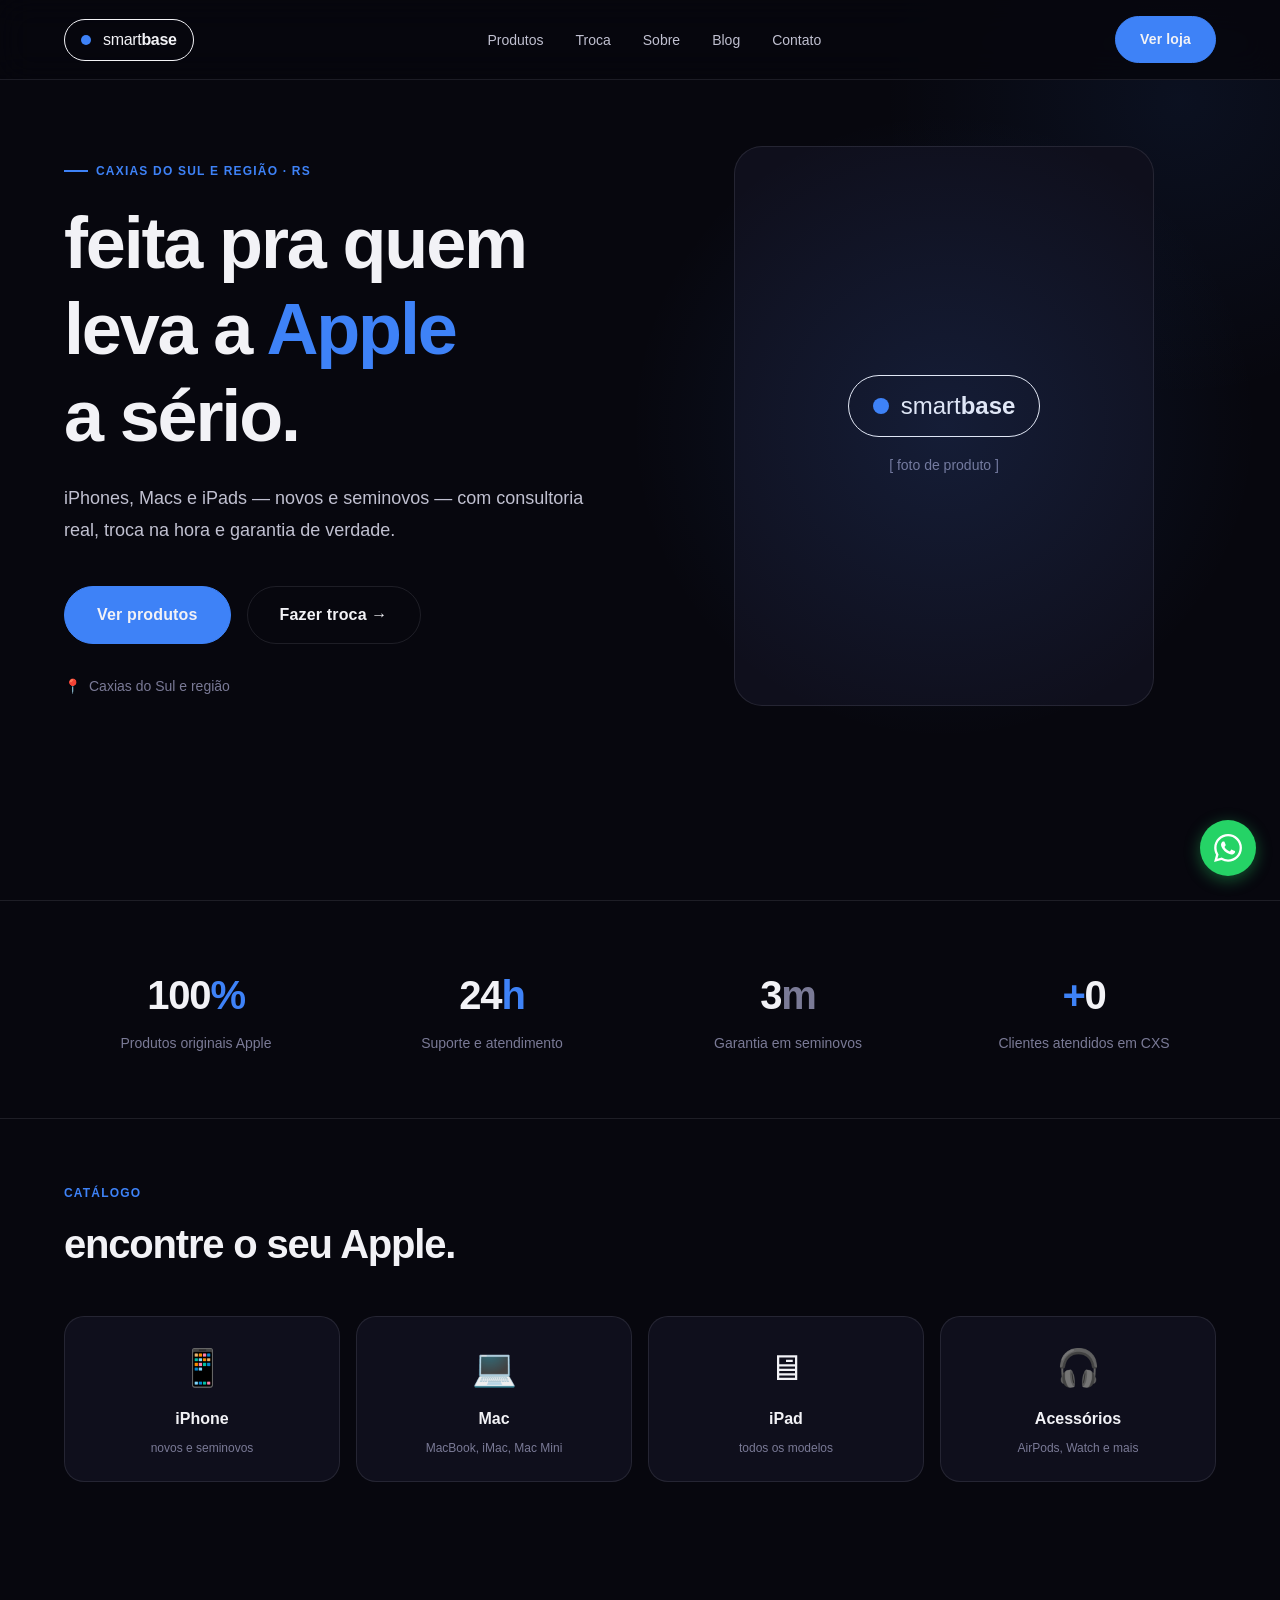
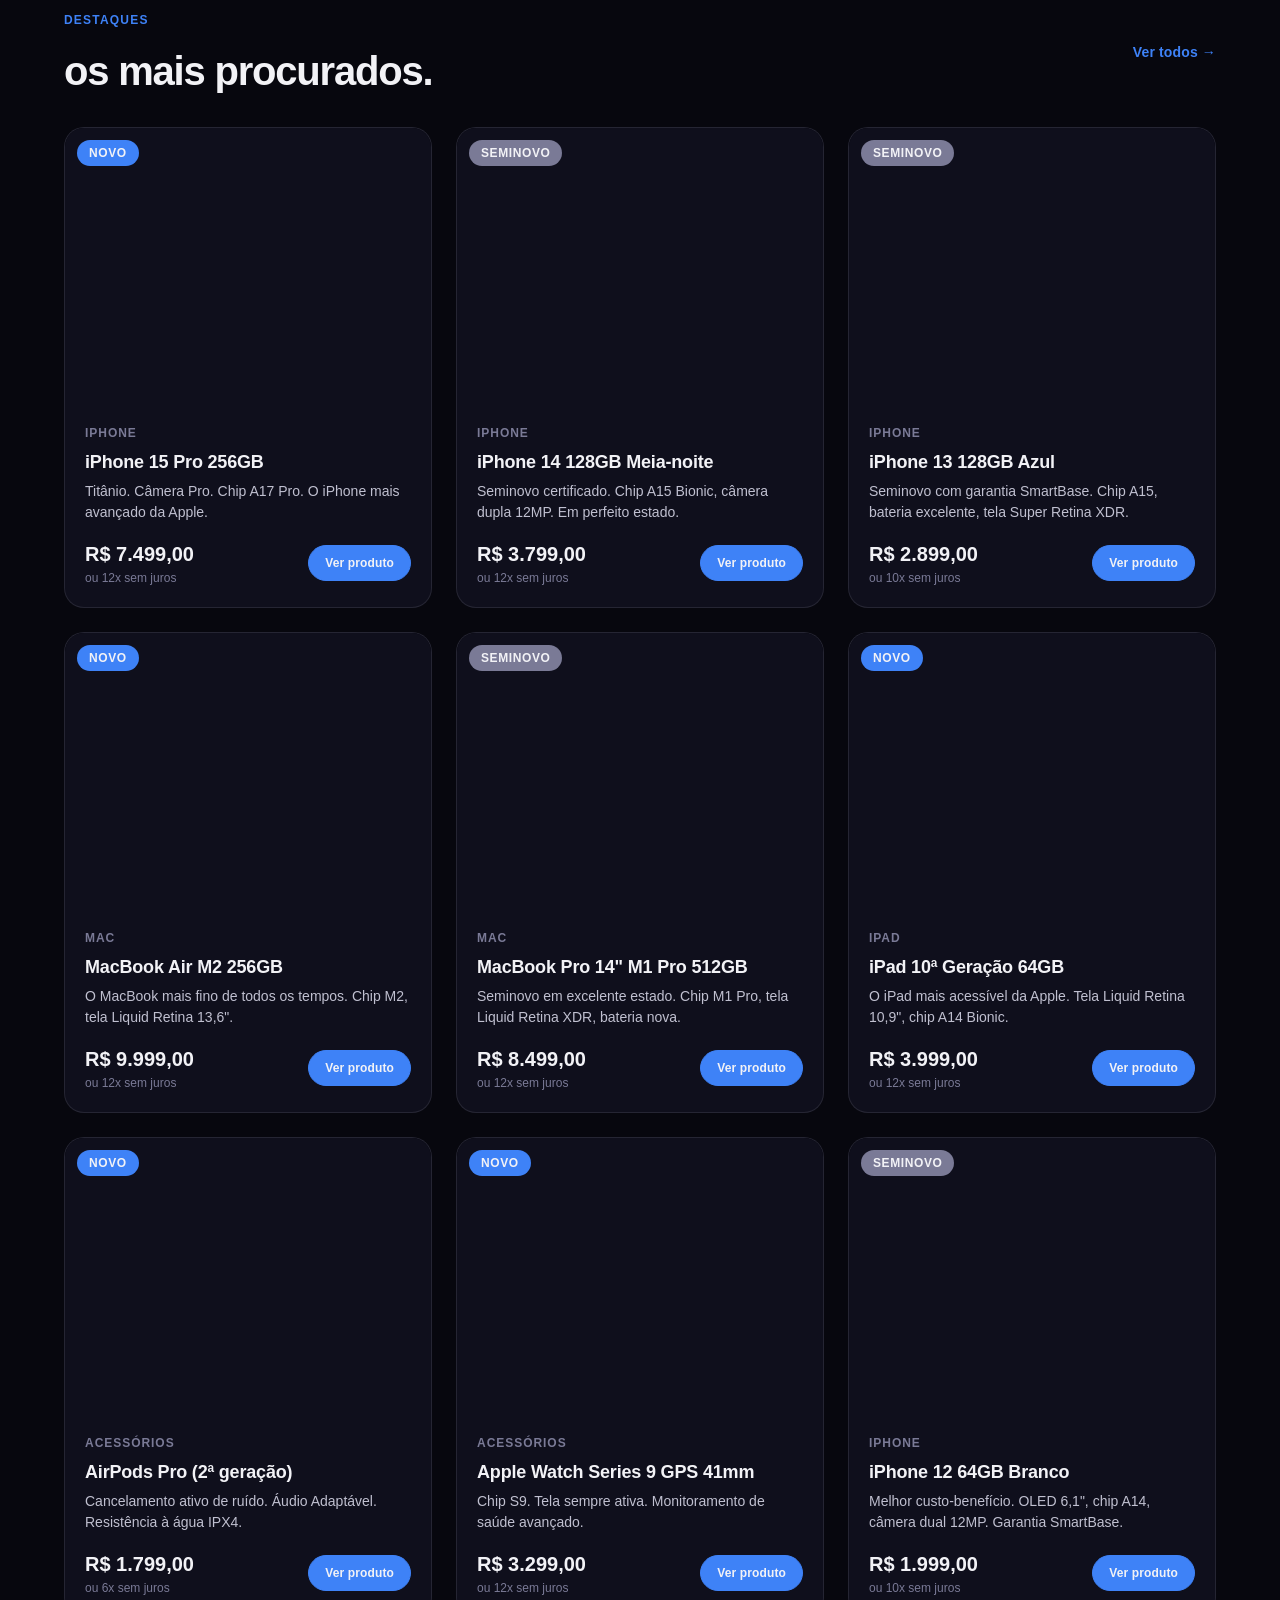
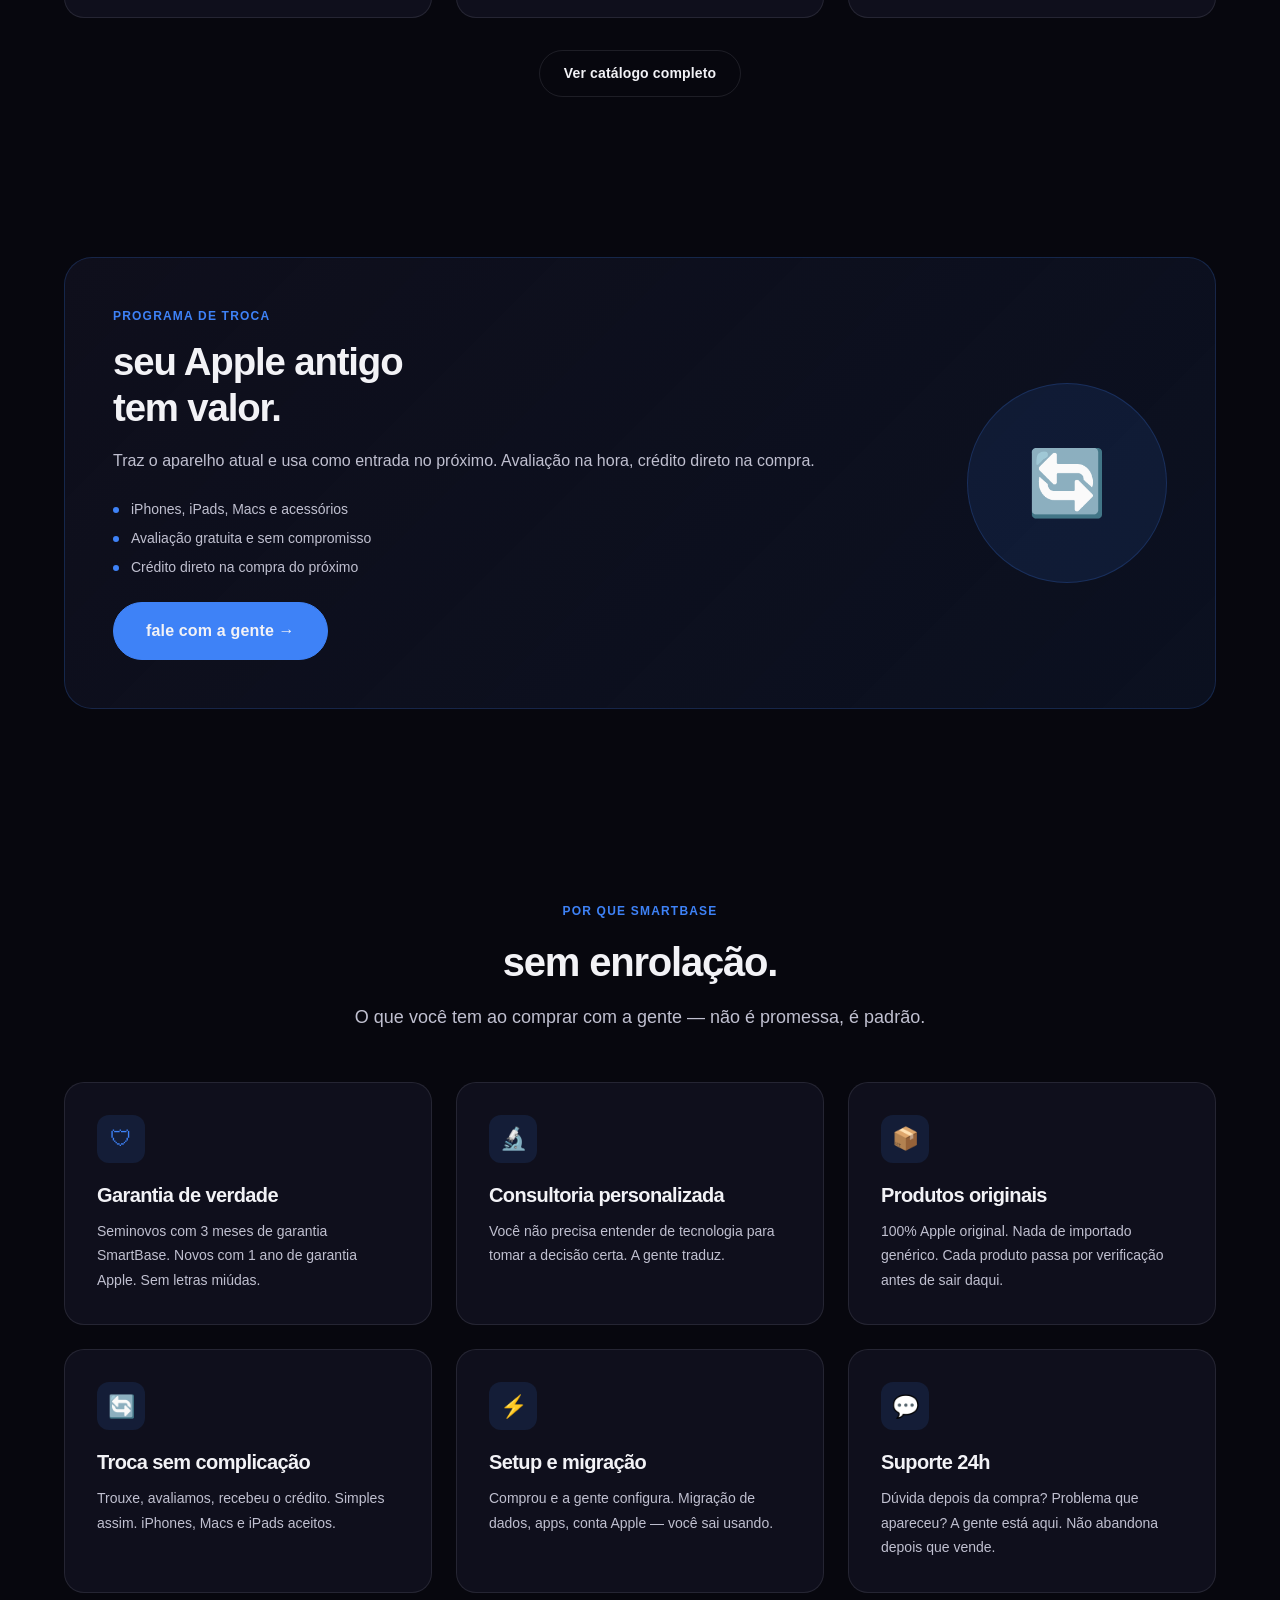
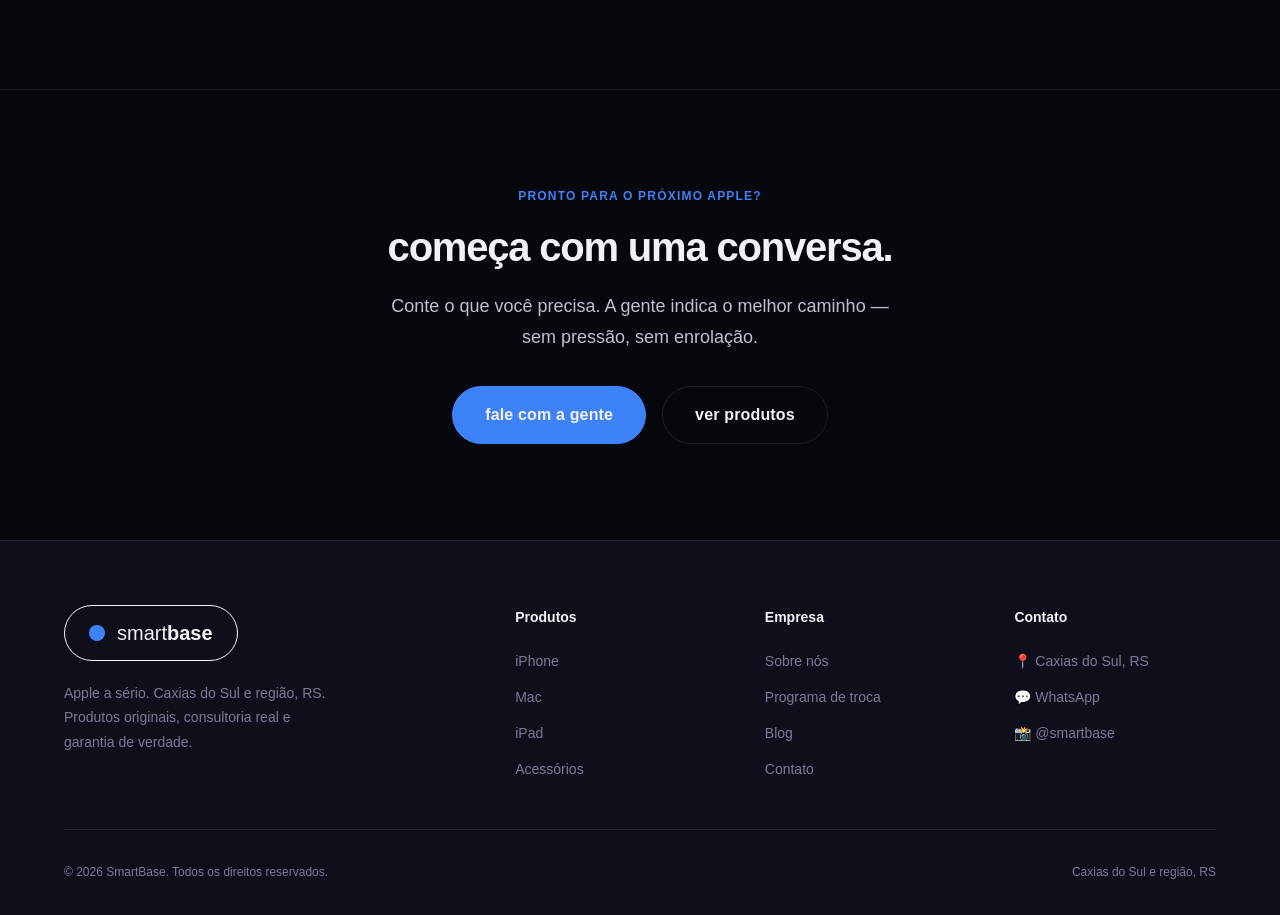
==== clientes/smartbase/site/index.html @ d6060611 "feat(smartbase): presença digital completa — squad + site + tema Tray Entrega o planejamento digital" ====
<!DOCTYPE html>
<html lang="pt-BR">
<head>
  <meta charset="UTF-8">
  <meta name="viewport" content="width=device-width, initial-scale=1.0">
  <title>SmartBase — Apple a Sério. Caxias do Sul e Região.</title>
  <meta name="description" content="Revendedora Apple em Caxias do Sul. iPhones, Macs e iPads novos e seminovos com garantia real. Consultoria, troca e suporte 24h.">

  <!-- Open Graph -->
  <meta property="og:title" content="SmartBase — Apple a Sério.">
  <meta property="og:description" content="Revendedora Apple em Caxias do Sul. Produtos originais, troca, garantia real e consultoria personalizada.">
  <meta property="og:type" content="website">
  <meta property="og:url" content="https://www.smartbase.com.br">
  <meta property="og:image" content="https://www.smartbase.com.br/og-image.jpg">

  <!-- Structured Data -->
  <script type="application/ld+json">
  {
    "@context": "https://schema.org",
    "@type": "Store",
    "name": "SmartBase",
    "description": "Revendedora Apple em Caxias do Sul — iPhones, Macs e iPads novos e seminovos",
    "url": "https://www.smartbase.com.br",
    "telephone": "+55-54-XXXX-XXXX",
    "address": {
      "@type": "PostalAddress",
      "addressLocality": "Caxias do Sul",
      "addressRegion": "RS",
      "addressCountry": "BR"
    },
    "openingHours": "Mo-Sa 09:00-18:00",
    "priceRange": "$$"
  }
  </script>

  <link rel="stylesheet" href="css/main.css">
  <link rel="stylesheet" href="css/components.css">
  <link rel="stylesheet" href="css/pages.css">
</head>
<body>

  <!-- Navigation -->
  <nav class="nav" role="navigation" aria-label="Navegação principal">
    <div class="container">
      <div class="nav__inner">
        <a href="index.html" class="nav__logo" aria-label="SmartBase — página inicial">
          <div class="nav__logo-mark">
            <span class="nav__logo-dot" aria-hidden="true"></span>
            <span class="nav__logo-text"><span class="wordmark-smart">smart</span><span class="wordmark-base">base</span></span>
          </div>
        </a>

        <ul class="nav__links" role="list">
          <li><a href="produtos.html" class="nav__link">Produtos</a></li>
          <li><a href="index.html#troca" class="nav__link">Troca</a></li>
          <li><a href="sobre.html" class="nav__link">Sobre</a></li>
          <li><a href="blog.html" class="nav__link">Blog</a></li>
          <li><a href="contato.html" class="nav__link">Contato</a></li>
        </ul>

        <div class="nav__actions">
          <a href="https://www.smartbase.com.br" class="btn btn-primary" target="_blank" rel="noopener">Ver loja</a>
          <button class="nav__hamburger" aria-label="Abrir menu" aria-expanded="false">
            <span></span><span></span><span></span>
          </button>
        </div>
      </div>

      <div class="nav__mobile-menu" role="menu">
        <a href="produtos.html" class="nav__link">Produtos</a>
        <a href="index.html#troca" class="nav__link">Troca</a>
        <a href="sobre.html" class="nav__link">Sobre</a>
        <a href="blog.html" class="nav__link">Blog</a>
        <a href="contato.html" class="nav__link">Contato</a>
        <a href="https://www.smartbase.com.br" class="btn btn-primary" target="_blank" rel="noopener">Ver loja →</a>
      </div>
    </div>
  </nav>

  <main>
    <!-- Hero -->
    <section class="hero section--lg">
      <div class="container">
        <div class="hero-split">
          <div class="hero__content" data-animate>
            <span class="hero__eyebrow">Caxias do Sul e Região · RS</span>
            <h1 class="hero__title">
              feita pra quem<br>
              leva a <span style="color: var(--color-signal)">Apple</span><br>
              a sério.
            </h1>
            <p class="hero__subtitle">
              iPhones, Macs e iPads — novos e seminovos — com
              consultoria real, troca na hora e garantia de verdade.
            </p>
            <div class="hero__actions">
              <a href="produtos.html" class="btn btn-primary btn-lg">Ver produtos</a>
              <a href="#troca" class="btn btn-secondary btn-lg">Fazer troca →</a>
            </div>
            <div class="hero__location">
              <span>📍</span>
              <span>Caxias do Sul e região</span>
            </div>
          </div>

          <div class="hero-split__visual" data-animate data-delay="2">
            <div class="hero-split__glow" aria-hidden="true"></div>
            <!-- Imagem de produto a ser inserida -->
            <div style="
              width: 100%;
              max-width: 420px;
              aspect-ratio: 3/4;
              background-color: var(--color-surface);
              border-radius: var(--radius-xl);
              border: 1px solid var(--color-border);
              display: flex;
              align-items: center;
              justify-content: center;
              flex-direction: column;
              gap: var(--space-4);
            ">
              <div class="logo-pill" style="font-size: var(--font-size-2xl);">
                <span class="logo-pill__dot"></span>
                <span><span class="wordmark-smart">smart</span><span class="wordmark-base">base</span></span>
              </div>
              <p class="text-label text-sm">[ foto de produto ]</p>
            </div>
          </div>
        </div>
      </div>
    </section>

    <!-- Stats -->
    <div class="stats">
      <div class="container">
        <div class="stats__grid">
          <div data-animate>
            <div class="stat__value">100<span style="color: var(--color-signal)">%</span></div>
            <div class="stat__label">Produtos originais Apple</div>
          </div>
          <div data-animate data-delay="1">
            <div class="stat__value">24<span style="color: var(--color-signal)">h</span></div>
            <div class="stat__label">Suporte e atendimento</div>
          </div>
          <div data-animate data-delay="2">
            <div class="stat__value">3<span style="color: var(--color-silver)" style="font-size: 0.6em">m</span></div>
            <div class="stat__label">Garantia em seminovos</div>
          </div>
          <div data-animate data-delay="3">
            <div class="stat__value"><span style="color: var(--color-signal)">+</span>0</div>
            <div class="stat__label">Clientes atendidos em CXS</div>
          </div>
        </div>
      </div>
    </div>

    <!-- Categorias -->
    <section class="categories section">
      <div class="container">
        <div class="section-header" data-animate>
          <p class="section-label">Catálogo</p>
          <h2 class="section-header__title">encontre o seu Apple.</h2>
        </div>

        <div class="categories__grid">
          <a href="produtos.html?cat=iphone" class="category-card" data-animate>
            <div class="category-card__icon">📱</div>
            <div class="category-card__name">iPhone</div>
            <div class="category-card__count">novos e seminovos</div>
          </a>
          <a href="produtos.html?cat=mac" class="category-card" data-animate data-delay="1">
            <div class="category-card__icon">💻</div>
            <div class="category-card__name">Mac</div>
            <div class="category-card__count">MacBook, iMac, Mac Mini</div>
          </a>
          <a href="produtos.html?cat=ipad" class="category-card" data-animate data-delay="2">
            <div class="category-card__icon">🖥</div>
            <div class="category-card__name">iPad</div>
            <div class="category-card__count">todos os modelos</div>
          </a>
          <a href="produtos.html?cat=acessorios" class="category-card" data-animate data-delay="3">
            <div class="category-card__icon">🎧</div>
            <div class="category-card__name">Acessórios</div>
            <div class="category-card__count">AirPods, Watch e mais</div>
          </a>
        </div>
      </div>
    </section>

    <!-- Produtos em Destaque -->
    <section class="products-featured section">
      <div class="container">
        <div class="flex-between mb-8" data-animate>
          <div>
            <p class="section-label">Destaques</p>
            <h2 class="section-header__title" style="margin-bottom: 0">os mais procurados.</h2>
          </div>
          <a href="produtos.html" class="btn btn-ghost hide-mobile">Ver todos →</a>
        </div>

        <div class="products-featured__grid" id="products-featured">
          <!-- Preenchido via products.js -->
          <div style="
            grid-column: 1/-1;
            display: flex;
            align-items: center;
            justify-content: center;
            padding: var(--space-16);
            color: var(--color-text-label);
            font-size: var(--font-size-sm);
          ">Carregando produtos...</div>
        </div>

        <div class="text-center mt-8" data-animate>
          <a href="produtos.html" class="btn btn-secondary">Ver catálogo completo</a>
        </div>
      </div>
    </section>

    <!-- Trade-in Banner -->
    <section class="section" id="troca">
      <div class="container">
        <div class="tradein-banner" data-animate>
          <div>
            <p class="tradein-banner__eyebrow">Programa de Troca</p>
            <h2 class="tradein-banner__title">seu Apple antigo<br>tem valor.</h2>
            <p class="tradein-banner__subtitle">
              Traz o aparelho atual e usa como entrada no próximo.
              Avaliação na hora, crédito direto na compra.
            </p>
            <ul class="tradein-banner__list">
              <li class="tradein-banner__item">iPhones, iPads, Macs e acessórios</li>
              <li class="tradein-banner__item">Avaliação gratuita e sem compromisso</li>
              <li class="tradein-banner__item">Crédito direto na compra do próximo</li>
            </ul>
            <a href="contato.html" class="btn btn-primary btn-lg">fale com a gente →</a>
          </div>
          <div style="
            display: flex;
            align-items: center;
            justify-content: center;
            width: 200px;
            height: 200px;
            border-radius: 50%;
            background: rgba(62, 130, 247, 0.1);
            border: 1px solid rgba(62, 130, 247, 0.2);
            font-size: 64px;
            flex-shrink: 0;
          " aria-hidden="true">🔄</div>
        </div>
      </div>
    </section>

    <!-- Diferenciais -->
    <section class="features section">
      <div class="container">
        <div class="section-header--center" data-animate>
          <p class="section-label">Por que SmartBase</p>
          <h2 class="section-header__title">sem enrolação.</h2>
          <p class="section-header__subtitle">O que você tem ao comprar com a gente — não é promessa, é padrão.</p>
        </div>

        <div class="features__grid">
          <div class="feature-card" data-animate>
            <div class="feature-card__icon">🛡</div>
            <h3 class="feature-card__title">Garantia de verdade</h3>
            <p class="feature-card__desc">Seminovos com 3 meses de garantia SmartBase. Novos com 1 ano de garantia Apple. Sem letras miúdas.</p>
          </div>
          <div class="feature-card" data-animate data-delay="1">
            <div class="feature-card__icon">🔬</div>
            <h3 class="feature-card__title">Consultoria personalizada</h3>
            <p class="feature-card__desc">Você não precisa entender de tecnologia para tomar a decisão certa. A gente traduz.</p>
          </div>
          <div class="feature-card" data-animate data-delay="2">
            <div class="feature-card__icon">📦</div>
            <h3 class="feature-card__title">Produtos originais</h3>
            <p class="feature-card__desc">100% Apple original. Nada de importado genérico. Cada produto passa por verificação antes de sair daqui.</p>
          </div>
          <div class="feature-card" data-animate>
            <div class="feature-card__icon">🔄</div>
            <h3 class="feature-card__title">Troca sem complicação</h3>
            <p class="feature-card__desc">Trouxe, avaliamos, recebeu o crédito. Simples assim. iPhones, Macs e iPads aceitos.</p>
          </div>
          <div class="feature-card" data-animate data-delay="1">
            <div class="feature-card__icon">⚡</div>
            <h3 class="feature-card__title">Setup e migração</h3>
            <p class="feature-card__desc">Comprou e a gente configura. Migração de dados, apps, conta Apple — você sai usando.</p>
          </div>
          <div class="feature-card" data-animate data-delay="2">
            <div class="feature-card__icon">💬</div>
            <h3 class="feature-card__title">Suporte 24h</h3>
            <p class="feature-card__desc">Dúvida depois da compra? Problema que apareceu? A gente está aqui. Não abandona depois que vende.</p>
          </div>
        </div>
      </div>
    </section>

    <!-- CTA Final -->
    <section class="section" style="border-top: 1px solid var(--color-border);">
      <div class="container text-center">
        <div data-animate>
          <p class="section-label">Pronto para o próximo Apple?</p>
          <h2 style="color: var(--color-white); margin-bottom: var(--space-5);">
            começa com uma conversa.
          </h2>
          <p style="font-size: var(--font-size-lg); color: var(--color-text-muted); margin-bottom: var(--space-8); max-width: 500px; margin-inline: auto;">
            Conte o que você precisa. A gente indica o melhor caminho — sem pressão, sem enrolação.
          </p>
          <div style="display: flex; gap: var(--space-4); justify-content: center; flex-wrap: wrap;">
            <a href="contato.html" class="btn btn-primary btn-lg">fale com a gente</a>
            <a href="produtos.html" class="btn btn-secondary btn-lg">ver produtos</a>
          </div>
        </div>
      </div>
    </section>
  </main>

  <!-- Footer -->
  <footer class="footer">
    <div class="container">
      <div class="footer__grid">
        <div class="footer__brand">
          <div class="logo-pill">
            <span class="logo-pill__dot"></span>
            <span><span class="wordmark-smart">smart</span><span class="wordmark-base">base</span></span>
          </div>
          <p>Apple a sério. Caxias do Sul e região, RS. Produtos originais, consultoria real e garantia de verdade.</p>
        </div>

        <div>
          <p class="footer__col-title">Produtos</p>
          <ul class="footer__links">
            <li><a href="produtos.html?cat=iphone" class="footer__link">iPhone</a></li>
            <li><a href="produtos.html?cat=mac" class="footer__link">Mac</a></li>
            <li><a href="produtos.html?cat=ipad" class="footer__link">iPad</a></li>
            <li><a href="produtos.html?cat=acessorios" class="footer__link">Acessórios</a></li>
          </ul>
        </div>

        <div>
          <p class="footer__col-title">Empresa</p>
          <ul class="footer__links">
            <li><a href="sobre.html" class="footer__link">Sobre nós</a></li>
            <li><a href="index.html#troca" class="footer__link">Programa de troca</a></li>
            <li><a href="blog.html" class="footer__link">Blog</a></li>
            <li><a href="contato.html" class="footer__link">Contato</a></li>
          </ul>
        </div>

        <div>
          <p class="footer__col-title">Contato</p>
          <ul class="footer__links">
            <li><span class="footer__link">📍 Caxias do Sul, RS</span></li>
            <li><a href="https://wa.me/5554XXXXXXXX" class="footer__link">💬 WhatsApp</a></li>
            <li><a href="https://instagram.com/smartbase" class="footer__link">📸 @smartbase</a></li>
          </ul>
        </div>
      </div>

      <div class="footer__bottom">
        <p class="footer__copyright">© 2026 SmartBase. Todos os direitos reservados.</p>
        <p class="footer__copyright">Caxias do Sul e região, RS</p>
      </div>
    </div>
  </footer>

  <!-- WhatsApp FAB -->
  <a href="https://wa.me/5554XXXXXXXX?text=Oi!%20Vim%20pelo%20site%20e%20quero%20saber%20mais%20sobre%20os%20produtos." class="whatsapp-fab" aria-label="Falar no WhatsApp" target="_blank" rel="noopener">
    <svg viewBox="0 0 24 24" xmlns="http://www.w3.org/2000/svg" aria-hidden="true">
      <path d="M17.472 14.382c-.297-.149-1.758-.867-2.03-.967-.273-.099-.471-.148-.67.15-.197.297-.767.966-.94 1.164-.173.199-.347.223-.644.075-.297-.15-1.255-.463-2.39-1.475-.883-.788-1.48-1.761-1.653-2.059-.173-.297-.018-.458.13-.606.134-.133.298-.347.446-.52.149-.174.198-.298.298-.497.099-.198.05-.371-.025-.52-.075-.149-.669-1.612-.916-2.207-.242-.579-.487-.5-.669-.51-.173-.008-.371-.01-.57-.01-.198 0-.52.074-.792.372-.272.297-1.04 1.016-1.04 2.479 0 1.462 1.065 2.875 1.213 3.074.149.198 2.096 3.2 5.077 4.487.709.306 1.262.489 1.694.625.712.227 1.36.195 1.871.118.571-.085 1.758-.719 2.006-1.413.248-.694.248-1.289.173-1.413-.074-.124-.272-.198-.57-.347m-5.421 7.403h-.004a9.87 9.87 0 01-5.031-1.378l-.361-.214-3.741.982.998-3.648-.235-.374a9.86 9.86 0 01-1.51-5.26c.001-5.45 4.436-9.884 9.888-9.884 2.64 0 5.122 1.03 6.988 2.898a9.825 9.825 0 012.893 6.994c-.003 5.45-4.437 9.884-9.885 9.884m8.413-18.297A11.815 11.815 0 0012.05 0C5.495 0 .16 5.335.157 11.892c0 2.096.547 4.142 1.588 5.945L.057 24l6.305-1.654a11.882 11.882 0 005.683 1.448h.005c6.554 0 11.89-5.335 11.893-11.893a11.821 11.821 0 00-3.48-8.413z"/>
    </svg>
  </a>

  <script src="js/main.js"></script>
  <script src="js/products.js"></script>
</body>
</html>
---- clientes/smartbase/site/css/main.css ----
/* ============================================================
   SmartBase — main.css
   Reset, custom properties, tipografia base
   ============================================================ */

/* --- Custom Properties (Design Tokens) --- */
:root {
  /* Paleta */
  --color-void:     #07070E;
  --color-signal:   #3E82F7;
  --color-white:    #F2F2F6;
  --color-platinum: #C0C0D0;
  --color-silver:   #7A7A96;
  --color-surface:  #0F0F1C;

  /* Semânticos */
  --color-bg:       var(--color-void);
  --color-bg-card:  var(--color-surface);
  --color-text:     var(--color-white);
  --color-text-muted: var(--color-platinum);
  --color-text-label: var(--color-silver);
  --color-accent:   var(--color-signal);
  --color-border:   rgba(192, 192, 208, 0.12);

  /* Tipografia */
  --font-family: 'Inter', -apple-system, BlinkMacSystemFont, 'Segoe UI', sans-serif;
  --font-size-xs:   0.75rem;   /* 12px */
  --font-size-sm:   0.875rem;  /* 14px */
  --font-size-base: 1rem;      /* 16px */
  --font-size-lg:   1.125rem;  /* 18px */
  --font-size-xl:   1.25rem;   /* 20px */
  --font-size-2xl:  1.5rem;    /* 24px */
  --font-size-3xl:  2rem;      /* 32px */
  --font-size-4xl:  2.5rem;    /* 40px */
  --font-size-5xl:  3.5rem;    /* 56px */
  --font-size-6xl:  4.5rem;    /* 72px */

  --font-weight-regular: 400;
  --font-weight-medium:  500;
  --font-weight-semibold: 600;
  --font-weight-bold:    700;

  --line-height-tight:  1.2;
  --line-height-normal: 1.5;
  --line-height-loose:  1.75;

  --letter-spacing-tight: -0.03em;
  --letter-spacing-normal: -0.01em;

  /* Espaçamento */
  --space-1:  0.25rem;   /* 4px */
  --space-2:  0.5rem;    /* 8px */
  --space-3:  0.75rem;   /* 12px */
  --space-4:  1rem;      /* 16px */
  --space-5:  1.25rem;   /* 20px */
  --space-6:  1.5rem;    /* 24px */
  --space-8:  2rem;      /* 32px */
  --space-10: 2.5rem;    /* 40px */
  --space-12: 3rem;      /* 48px */
  --space-16: 4rem;      /* 64px */
  --space-20: 5rem;      /* 80px */
  --space-24: 6rem;      /* 96px */
  --space-32: 8rem;      /* 128px */

  /* Layout */
  --container-max: 1200px;
  --container-padding: var(--space-6);

  /* Bordas */
  --radius-sm:   6px;
  --radius-md:   12px;
  --radius-lg:   20px;
  --radius-xl:   28px;
  --radius-full: 9999px;

  /* Sombras */
  --shadow-sm:  0 1px 3px rgba(0, 0, 0, 0.4);
  --shadow-md:  0 4px 16px rgba(0, 0, 0, 0.5);
  --shadow-lg:  0 8px 32px rgba(0, 0, 0, 0.6);
  --shadow-accent: 0 0 24px rgba(62, 130, 247, 0.25);

  /* Transições */
  --transition-fast:   150ms ease;
  --transition-normal: 250ms ease;
  --transition-slow:   400ms ease;
}

/* --- Reset --- */
*,
*::before,
*::after {
  box-sizing: border-box;
  margin: 0;
  padding: 0;
}

html {
  font-size: 16px;
  scroll-behavior: smooth;
  -webkit-text-size-adjust: 100%;
}

body {
  font-family: var(--font-family);
  font-size: var(--font-size-base);
  font-weight: var(--font-weight-regular);
  line-height: var(--line-height-normal);
  color: var(--color-text);
  background-color: var(--color-bg);
  -webkit-font-smoothing: antialiased;
  -moz-osx-font-smoothing: grayscale;
}

img,
video {
  max-width: 100%;
  height: auto;
  display: block;
}

a {
  color: inherit;
  text-decoration: none;
}

ul,
ol {
  list-style: none;
}

button {
  cursor: pointer;
  border: none;
  background: none;
  font-family: inherit;
}

input,
textarea,
select {
  font-family: inherit;
  font-size: inherit;
}

/* --- Tipografia Base --- */
h1, h2, h3, h4, h5, h6 {
  font-weight: var(--font-weight-bold);
  line-height: var(--line-height-tight);
  letter-spacing: var(--letter-spacing-tight);
}

h1 { font-size: clamp(var(--font-size-3xl), 6vw, var(--font-size-6xl)); }
h2 { font-size: clamp(var(--font-size-2xl), 4vw, var(--font-size-4xl)); }
h3 { font-size: clamp(var(--font-size-xl), 3vw, var(--font-size-3xl)); }
h4 { font-size: var(--font-size-xl); }
h5 { font-size: var(--font-size-lg); }
h6 { font-size: var(--font-size-base); }

p {
  line-height: var(--line-height-loose);
  color: var(--color-text-muted);
}

strong {
  font-weight: var(--font-weight-semibold);
  color: var(--color-text);
}

/* --- Wordmark inline --- */
.wordmark-smart { font-weight: var(--font-weight-regular); }
.wordmark-base  { font-weight: var(--font-weight-bold); }

/* --- Layout --- */
.container {
  width: 100%;
  max-width: var(--container-max);
  margin-inline: auto;
  padding-inline: var(--container-padding);
}

.section {
  padding-block: var(--space-24);
}

.section--lg {
  padding-block: var(--space-32);
}

/* --- Grid --- */
.grid-2 {
  display: grid;
  grid-template-columns: repeat(2, 1fr);
  gap: var(--space-6);
}

.grid-3 {
  display: grid;
  grid-template-columns: repeat(3, 1fr);
  gap: var(--space-6);
}

.grid-4 {
  display: grid;
  grid-template-columns: repeat(4, 1fr);
  gap: var(--space-6);
}

@media (max-width: 1024px) {
  .grid-4 { grid-template-columns: repeat(2, 1fr); }
}

@media (max-width: 768px) {
  .grid-2,
  .grid-3,
  .grid-4 { grid-template-columns: 1fr; }
}

/* --- Flex utilities --- */
.flex { display: flex; }
.flex-center { display: flex; align-items: center; justify-content: center; }
.flex-between { display: flex; align-items: center; justify-content: space-between; }

/* --- Text utilities --- */
.text-accent   { color: var(--color-accent); }
.text-muted    { color: var(--color-text-muted); }
.text-label    { color: var(--color-text-label); }
.text-center   { text-align: center; }
.text-sm       { font-size: var(--font-size-sm); }
.text-xs       { font-size: var(--font-size-xs); }
.text-lg       { font-size: var(--font-size-lg); }
.text-xl       { font-size: var(--font-size-xl); }
.text-bold     { font-weight: var(--font-weight-bold); }
.text-medium   { font-weight: var(--font-weight-medium); }

/* --- Spacing utilities --- */
.mt-4  { margin-top: var(--space-4); }
.mt-6  { margin-top: var(--space-6); }
.mt-8  { margin-top: var(--space-8); }
.mt-12 { margin-top: var(--space-12); }
.mb-4  { margin-bottom: var(--space-4); }
.mb-6  { margin-bottom: var(--space-6); }
.mb-8  { margin-bottom: var(--space-8); }
.mb-12 { margin-bottom: var(--space-12); }

/* --- Visibility --- */
@media (max-width: 768px) {
  .hide-mobile { display: none; }
}
@media (min-width: 769px) {
  .hide-desktop { display: none; }
}

/* --- Divider --- */
.divider {
  width: 100%;
  height: 1px;
  background: var(--color-border);
}

/* --- Section label --- */
.section-label {
  font-size: var(--font-size-xs);
  font-weight: var(--font-weight-semibold);
  letter-spacing: 0.1em;
  text-transform: uppercase;
  color: var(--color-accent);
  margin-bottom: var(--space-4);
}

/* --- Focus visible --- */
:focus-visible {
  outline: 2px solid var(--color-accent);
  outline-offset: 3px;
  border-radius: var(--radius-sm);
}

/* --- Selection --- */
::selection {
  background-color: var(--color-signal);
  color: var(--color-white);
}

/* --- Scrollbar --- */
::-webkit-scrollbar {
  width: 6px;
}
::-webkit-scrollbar-track {
  background: var(--color-surface);
}
::-webkit-scrollbar-thumb {
  background: var(--color-silver);
  border-radius: var(--radius-full);
}
::-webkit-scrollbar-thumb:hover {
  background: var(--color-platinum);
}

/* --- Google Fonts import --- */
@import url('https://fonts.googleapis.com/css2?family=Inter:wght@400;500;600;700&display=swap');
---- clientes/smartbase/site/css/components.css ----
/* ============================================================
   SmartBase — components.css
   Componentes reutilizáveis: nav, botões, cards, footer, etc.
   ============================================================ */

/* --- NAVIGATION --- */
.nav {
  position: fixed;
  top: 0;
  left: 0;
  right: 0;
  z-index: 100;
  padding-block: var(--space-4);
  background-color: rgba(7, 7, 14, 0.85);
  backdrop-filter: blur(16px);
  -webkit-backdrop-filter: blur(16px);
  border-bottom: 1px solid var(--color-border);
  transition: background-color var(--transition-normal);
}

.nav__inner {
  display: flex;
  align-items: center;
  justify-content: space-between;
  gap: var(--space-8);
}

.nav__logo {
  display: flex;
  align-items: center;
  gap: var(--space-2);
  flex-shrink: 0;
}

.nav__logo-mark {
  position: relative;
  display: inline-flex;
  align-items: center;
  padding: var(--space-2) var(--space-4);
  border: 1.5px solid var(--color-white);
  border-radius: var(--radius-full);
  gap: var(--space-3);
}

.nav__logo-dot {
  width: 10px;
  height: 10px;
  border-radius: 50%;
  background-color: var(--color-signal);
  flex-shrink: 0;
}

.nav__logo-text {
  font-size: var(--font-size-base);
  color: var(--color-white);
  letter-spacing: -0.02em;
}

.nav__links {
  display: flex;
  align-items: center;
  gap: var(--space-8);
}

.nav__link {
  font-size: var(--font-size-sm);
  font-weight: var(--font-weight-medium);
  color: var(--color-platinum);
  transition: color var(--transition-fast);
}

.nav__link:hover,
.nav__link.is-active {
  color: var(--color-white);
}

.nav__actions {
  display: flex;
  align-items: center;
  gap: var(--space-3);
}

.nav__hamburger {
  display: none;
  flex-direction: column;
  justify-content: center;
  gap: 5px;
  width: 32px;
  height: 32px;
  padding: var(--space-1);
}

.nav__hamburger span {
  display: block;
  width: 100%;
  height: 1.5px;
  background: var(--color-white);
  transition: all var(--transition-normal);
}

.nav__mobile-menu {
  display: none;
  position: absolute;
  top: 100%;
  left: 0;
  right: 0;
  background-color: var(--color-surface);
  border-bottom: 1px solid var(--color-border);
  padding: var(--space-6);
  flex-direction: column;
  gap: var(--space-4);
}

.nav__mobile-menu.is-open { display: flex; }

@media (max-width: 768px) {
  .nav__links,
  .nav__actions .btn-primary { display: none; }
  .nav__hamburger { display: flex; }
}

/* --- BUTTONS --- */
.btn {
  display: inline-flex;
  align-items: center;
  justify-content: center;
  gap: var(--space-2);
  padding: var(--space-3) var(--space-6);
  border-radius: var(--radius-full);
  font-size: var(--font-size-sm);
  font-weight: var(--font-weight-semibold);
  letter-spacing: 0.01em;
  transition: all var(--transition-fast);
  cursor: pointer;
  white-space: nowrap;
}

.btn-primary {
  background-color: var(--color-signal);
  color: var(--color-white);
  border: 1.5px solid var(--color-signal);
}

.btn-primary:hover {
  background-color: #2d6fe0;
  border-color: #2d6fe0;
  box-shadow: var(--shadow-accent);
  transform: translateY(-1px);
}

.btn-primary:active {
  transform: translateY(0);
}

.btn-secondary {
  background-color: transparent;
  color: var(--color-white);
  border: 1.5px solid var(--color-border);
}

.btn-secondary:hover {
  border-color: var(--color-platinum);
  background-color: rgba(192, 192, 208, 0.08);
}

.btn-ghost {
  background-color: transparent;
  color: var(--color-accent);
  border: none;
  padding-inline: 0;
}

.btn-ghost:hover {
  text-decoration: underline;
  text-underline-offset: 4px;
}

.btn-lg {
  padding: var(--space-4) var(--space-8);
  font-size: var(--font-size-base);
}

.btn-sm {
  padding: var(--space-2) var(--space-4);
  font-size: var(--font-size-xs);
}

/* --- PRODUCT CARD --- */
.product-card {
  background-color: var(--color-surface);
  border: 1px solid var(--color-border);
  border-radius: var(--radius-lg);
  overflow: hidden;
  transition: all var(--transition-normal);
  display: flex;
  flex-direction: column;
}

.product-card:hover {
  border-color: rgba(62, 130, 247, 0.3);
  box-shadow: 0 8px 32px rgba(0, 0, 0, 0.4);
  transform: translateY(-4px);
}

.product-card__image {
  aspect-ratio: 4/3;
  overflow: hidden;
  background-color: var(--color-void);
}

.product-card__image img {
  width: 100%;
  height: 100%;
  object-fit: cover;
  transition: transform var(--transition-slow);
}

.product-card:hover .product-card__image img {
  transform: scale(1.04);
}

.product-card__badge {
  position: absolute;
  top: var(--space-3);
  left: var(--space-3);
  background-color: var(--color-signal);
  color: var(--color-white);
  font-size: var(--font-size-xs);
  font-weight: var(--font-weight-semibold);
  padding: var(--space-1) var(--space-3);
  border-radius: var(--radius-full);
  letter-spacing: 0.05em;
  text-transform: uppercase;
}

.product-card__image-wrapper {
  position: relative;
}

.product-card__body {
  padding: var(--space-5);
  flex: 1;
  display: flex;
  flex-direction: column;
}

.product-card__label {
  font-size: var(--font-size-xs);
  font-weight: var(--font-weight-semibold);
  color: var(--color-text-label);
  letter-spacing: 0.08em;
  text-transform: uppercase;
  margin-bottom: var(--space-2);
}

.product-card__name {
  font-size: var(--font-size-lg);
  font-weight: var(--font-weight-semibold);
  color: var(--color-text);
  margin-bottom: var(--space-2);
  letter-spacing: var(--letter-spacing-normal);
}

.product-card__desc {
  font-size: var(--font-size-sm);
  color: var(--color-text-muted);
  line-height: var(--line-height-normal);
  margin-bottom: var(--space-4);
  flex: 1;
}

.product-card__footer {
  display: flex;
  align-items: center;
  justify-content: space-between;
  gap: var(--space-3);
  margin-top: auto;
}

.product-card__price {
  display: flex;
  flex-direction: column;
}

.product-card__price-value {
  font-size: var(--font-size-xl);
  font-weight: var(--font-weight-bold);
  color: var(--color-text);
}

.product-card__price-installments {
  font-size: var(--font-size-xs);
  color: var(--color-text-label);
}

/* --- FEATURE CARD --- */
.feature-card {
  background-color: var(--color-surface);
  border: 1px solid var(--color-border);
  border-radius: var(--radius-lg);
  padding: var(--space-8);
  transition: border-color var(--transition-normal);
}

.feature-card:hover {
  border-color: rgba(62, 130, 247, 0.25);
}

.feature-card__icon {
  width: 48px;
  height: 48px;
  background-color: rgba(62, 130, 247, 0.12);
  border-radius: var(--radius-md);
  display: flex;
  align-items: center;
  justify-content: center;
  margin-bottom: var(--space-5);
  color: var(--color-signal);
  font-size: 22px;
}

.feature-card__title {
  font-size: var(--font-size-xl);
  font-weight: var(--font-weight-semibold);
  color: var(--color-text);
  margin-bottom: var(--space-3);
}

.feature-card__desc {
  font-size: var(--font-size-sm);
  color: var(--color-text-muted);
  line-height: var(--line-height-loose);
}

/* --- GUARANTEE BADGE --- */
.guarantee-list {
  display: flex;
  flex-direction: column;
  gap: var(--space-3);
}

.guarantee-item {
  display: flex;
  align-items: flex-start;
  gap: var(--space-3);
}

.guarantee-item__dot {
  width: 8px;
  height: 8px;
  border-radius: 50%;
  background-color: var(--color-signal);
  flex-shrink: 0;
  margin-top: 7px;
}

.guarantee-item__text {
  font-size: var(--font-size-sm);
  color: var(--color-text-muted);
}

/* --- TAG / CHIP --- */
.tag {
  display: inline-flex;
  align-items: center;
  padding: var(--space-1) var(--space-3);
  border-radius: var(--radius-full);
  font-size: var(--font-size-xs);
  font-weight: var(--font-weight-medium);
  background-color: rgba(192, 192, 208, 0.1);
  color: var(--color-platinum);
  border: 1px solid var(--color-border);
}

.tag--accent {
  background-color: rgba(62, 130, 247, 0.1);
  color: var(--color-signal);
  border-color: rgba(62, 130, 247, 0.2);
}

/* --- HERO --- */
.hero {
  min-height: 100vh;
  display: flex;
  align-items: center;
  padding-top: 80px;
  position: relative;
  overflow: hidden;
}

.hero::before {
  content: '';
  position: absolute;
  top: -200px;
  right: -200px;
  width: 600px;
  height: 600px;
  border-radius: 50%;
  background: radial-gradient(circle, rgba(62, 130, 247, 0.08) 0%, transparent 70%);
  pointer-events: none;
}

.hero__content {
  max-width: 700px;
}

.hero__eyebrow {
  display: inline-flex;
  align-items: center;
  gap: var(--space-2);
  font-size: var(--font-size-xs);
  font-weight: var(--font-weight-semibold);
  color: var(--color-accent);
  letter-spacing: 0.1em;
  text-transform: uppercase;
  margin-bottom: var(--space-5);
}

.hero__eyebrow::before {
  content: '';
  display: block;
  width: 24px;
  height: 1.5px;
  background-color: var(--color-signal);
}

.hero__title {
  color: var(--color-white);
  margin-bottom: var(--space-6);
}

.hero__subtitle {
  font-size: clamp(var(--font-size-base), 2vw, var(--font-size-lg));
  color: var(--color-platinum);
  line-height: var(--line-height-loose);
  margin-bottom: var(--space-10);
}

.hero__actions {
  display: flex;
  align-items: center;
  gap: var(--space-4);
  flex-wrap: wrap;
}

.hero__location {
  display: flex;
  align-items: center;
  gap: var(--space-2);
  font-size: var(--font-size-sm);
  color: var(--color-text-label);
  margin-top: var(--space-8);
}

/* --- SECTION HEADER --- */
.section-header {
  margin-bottom: var(--space-12);
}

.section-header--center {
  text-align: center;
  max-width: 600px;
  margin-inline: auto;
  margin-bottom: var(--space-12);
}

.section-header__title {
  color: var(--color-white);
  margin-bottom: var(--space-4);
}

.section-header__subtitle {
  font-size: var(--font-size-lg);
  color: var(--color-text-muted);
}

/* --- PILL LOGO (decorativo) --- */
.logo-pill {
  display: inline-flex;
  align-items: center;
  gap: var(--space-3);
  padding: var(--space-3) var(--space-6);
  border: 1.5px solid var(--color-white);
  border-radius: var(--radius-full);
  font-size: clamp(var(--font-size-lg), 3vw, var(--font-size-3xl));
}

.logo-pill__dot {
  width: 16px;
  height: 16px;
  border-radius: 50%;
  background-color: var(--color-signal);
  flex-shrink: 0;
}

/* --- FOOTER --- */
.footer {
  background-color: var(--color-surface);
  border-top: 1px solid var(--color-border);
  padding-block: var(--space-16) var(--space-8);
}

.footer__grid {
  display: grid;
  grid-template-columns: 2fr 1fr 1fr 1fr;
  gap: var(--space-12);
  margin-bottom: var(--space-12);
}

.footer__brand .logo-pill {
  font-size: var(--font-size-xl);
  margin-bottom: var(--space-5);
}

.footer__brand p {
  font-size: var(--font-size-sm);
  color: var(--color-text-label);
  line-height: var(--line-height-loose);
  max-width: 280px;
}

.footer__col-title {
  font-size: var(--font-size-sm);
  font-weight: var(--font-weight-semibold);
  color: var(--color-text);
  margin-bottom: var(--space-5);
}

.footer__links {
  display: flex;
  flex-direction: column;
  gap: var(--space-3);
}

.footer__link {
  font-size: var(--font-size-sm);
  color: var(--color-text-label);
  transition: color var(--transition-fast);
}

.footer__link:hover {
  color: var(--color-white);
}

.footer__bottom {
  padding-top: var(--space-8);
  border-top: 1px solid var(--color-border);
  display: flex;
  align-items: center;
  justify-content: space-between;
  gap: var(--space-4);
  flex-wrap: wrap;
}

.footer__copyright {
  font-size: var(--font-size-xs);
  color: var(--color-text-label);
}

@media (max-width: 1024px) {
  .footer__grid {
    grid-template-columns: 1fr 1fr;
    gap: var(--space-8);
  }
  .footer__brand {
    grid-column: 1 / -1;
  }
}

@media (max-width: 768px) {
  .footer__grid {
    grid-template-columns: 1fr;
  }
}

/* --- WHATSAPP CTA --- */
.whatsapp-fab {
  position: fixed;
  bottom: var(--space-6);
  right: var(--space-6);
  z-index: 90;
  width: 56px;
  height: 56px;
  border-radius: 50%;
  background-color: #25D366;
  display: flex;
  align-items: center;
  justify-content: center;
  box-shadow: 0 4px 16px rgba(37, 211, 102, 0.4);
  transition: all var(--transition-normal);
}

.whatsapp-fab:hover {
  transform: scale(1.08);
  box-shadow: 0 6px 24px rgba(37, 211, 102, 0.5);
}

.whatsapp-fab svg {
  width: 28px;
  height: 28px;
  fill: white;
}

/* --- TOAST / NOTIFICATION --- */
.toast {
  position: fixed;
  bottom: var(--space-6);
  left: 50%;
  transform: translateX(-50%) translateY(20px);
  background-color: var(--color-surface);
  border: 1px solid var(--color-border);
  border-radius: var(--radius-md);
  padding: var(--space-3) var(--space-6);
  font-size: var(--font-size-sm);
  color: var(--color-text);
  box-shadow: var(--shadow-lg);
  opacity: 0;
  transition: all var(--transition-normal);
  pointer-events: none;
  z-index: 200;
}

.toast.is-visible {
  opacity: 1;
  transform: translateX(-50%) translateY(0);
}
---- clientes/smartbase/site/css/pages.css ----
/* ============================================================
   SmartBase — pages.css
   Estilos específicos por página
   ============================================================ */

/* ============================================================
   HOME
   ============================================================ */

/* Hero visual — imagem de produto à direita */
.hero-split {
  display: grid;
  grid-template-columns: 1fr 1fr;
  gap: var(--space-16);
  align-items: center;
}

.hero-split__visual {
  position: relative;
  display: flex;
  justify-content: center;
}

.hero-split__img {
  width: 100%;
  max-width: 480px;
  border-radius: var(--radius-xl);
  object-fit: cover;
  box-shadow: var(--shadow-lg);
}

.hero-split__glow {
  position: absolute;
  inset: -40px;
  background: radial-gradient(circle at center, rgba(62, 130, 247, 0.12) 0%, transparent 70%);
  pointer-events: none;
}

@media (max-width: 900px) {
  .hero-split {
    grid-template-columns: 1fr;
  }
  .hero-split__visual {
    display: none;
  }
}

/* Categorias em destaque */
.categories {
  padding-block: var(--space-16);
}

.categories__grid {
  display: grid;
  grid-template-columns: repeat(4, 1fr);
  gap: var(--space-4);
}

.category-card {
  background-color: var(--color-surface);
  border: 1px solid var(--color-border);
  border-radius: var(--radius-lg);
  padding: var(--space-6);
  text-align: center;
  transition: all var(--transition-normal);
  cursor: pointer;
}

.category-card:hover {
  border-color: rgba(62, 130, 247, 0.3);
  transform: translateY(-4px);
}

.category-card__icon {
  font-size: 36px;
  margin-bottom: var(--space-3);
}

.category-card__name {
  font-size: var(--font-size-base);
  font-weight: var(--font-weight-semibold);
  color: var(--color-text);
  margin-bottom: var(--space-2);
}

.category-card__count {
  font-size: var(--font-size-xs);
  color: var(--color-text-label);
}

@media (max-width: 768px) {
  .categories__grid {
    grid-template-columns: repeat(2, 1fr);
  }
}

/* Seção Destaques de Produto */
.products-featured {
  padding-block: var(--space-16);
}

.products-featured__grid {
  display: grid;
  grid-template-columns: repeat(3, 1fr);
  gap: var(--space-6);
}

@media (max-width: 1024px) {
  .products-featured__grid {
    grid-template-columns: repeat(2, 1fr);
  }
}

@media (max-width: 600px) {
  .products-featured__grid {
    grid-template-columns: 1fr;
  }
}

/* Trade-in Banner */
.tradein-banner {
  background: linear-gradient(
    135deg,
    var(--color-surface) 0%,
    rgba(62, 130, 247, 0.08) 100%
  );
  border: 1px solid rgba(62, 130, 247, 0.2);
  border-radius: var(--radius-xl);
  padding: var(--space-12);
  display: grid;
  grid-template-columns: 1fr auto;
  gap: var(--space-8);
  align-items: center;
}

.tradein-banner__eyebrow {
  font-size: var(--font-size-xs);
  font-weight: var(--font-weight-semibold);
  color: var(--color-signal);
  letter-spacing: 0.1em;
  text-transform: uppercase;
  margin-bottom: var(--space-3);
}

.tradein-banner__title {
  font-size: clamp(var(--font-size-2xl), 3vw, var(--font-size-4xl));
  color: var(--color-white);
  margin-bottom: var(--space-4);
}

.tradein-banner__subtitle {
  font-size: var(--font-size-base);
  color: var(--color-text-muted);
  margin-bottom: var(--space-6);
}

.tradein-banner__list {
  display: flex;
  flex-direction: column;
  gap: var(--space-2);
  margin-bottom: var(--space-6);
}

.tradein-banner__item {
  display: flex;
  align-items: center;
  gap: var(--space-3);
  font-size: var(--font-size-sm);
  color: var(--color-platinum);
}

.tradein-banner__item::before {
  content: '';
  display: block;
  width: 6px;
  height: 6px;
  border-radius: 50%;
  background-color: var(--color-signal);
  flex-shrink: 0;
}

@media (max-width: 768px) {
  .tradein-banner {
    grid-template-columns: 1fr;
  }
}

/* Diferenciais / Features */
.features {
  padding-block: var(--space-24);
}

.features__grid {
  display: grid;
  grid-template-columns: repeat(3, 1fr);
  gap: var(--space-6);
}

@media (max-width: 900px) {
  .features__grid {
    grid-template-columns: repeat(2, 1fr);
  }
}

@media (max-width: 600px) {
  .features__grid {
    grid-template-columns: 1fr;
  }
}

/* Stats bar */
.stats {
  padding-block: var(--space-16);
  border-top: 1px solid var(--color-border);
  border-bottom: 1px solid var(--color-border);
}

.stats__grid {
  display: grid;
  grid-template-columns: repeat(4, 1fr);
  gap: var(--space-8);
  text-align: center;
}

.stat__value {
  font-size: var(--font-size-4xl);
  font-weight: var(--font-weight-bold);
  color: var(--color-white);
  letter-spacing: var(--letter-spacing-tight);
  margin-bottom: var(--space-2);
}

.stat__label {
  font-size: var(--font-size-sm);
  color: var(--color-text-label);
}

@media (max-width: 768px) {
  .stats__grid {
    grid-template-columns: repeat(2, 1fr);
    gap: var(--space-6);
  }
}

/* ============================================================
   PRODUTOS
   ============================================================ */

.products-page {
  padding-top: 120px;
}

.products-page__header {
  margin-bottom: var(--space-12);
}

.products-filters {
  display: flex;
  align-items: center;
  gap: var(--space-3);
  margin-bottom: var(--space-8);
  flex-wrap: wrap;
}

.filter-btn {
  padding: var(--space-2) var(--space-4);
  border-radius: var(--radius-full);
  font-size: var(--font-size-sm);
  font-weight: var(--font-weight-medium);
  color: var(--color-platinum);
  background: transparent;
  border: 1px solid var(--color-border);
  cursor: pointer;
  transition: all var(--transition-fast);
}

.filter-btn:hover,
.filter-btn.is-active {
  color: var(--color-white);
  background: rgba(62, 130, 247, 0.1);
  border-color: var(--color-signal);
}

.products-page__grid {
  display: grid;
  grid-template-columns: repeat(3, 1fr);
  gap: var(--space-6);
  margin-bottom: var(--space-16);
}

@media (max-width: 900px) {
  .products-page__grid {
    grid-template-columns: repeat(2, 1fr);
  }
}

@media (max-width: 560px) {
  .products-page__grid {
    grid-template-columns: 1fr;
  }
}

/* ============================================================
   SOBRE
   ============================================================ */

.about-page {
  padding-top: 120px;
}

.about-hero {
  padding-block: var(--space-16);
}

.about-hero__eyebrow {
  font-size: var(--font-size-xs);
  font-weight: var(--font-weight-semibold);
  color: var(--color-accent);
  letter-spacing: 0.1em;
  text-transform: uppercase;
  margin-bottom: var(--space-5);
}

.about-hero__title {
  font-size: clamp(var(--font-size-3xl), 5vw, var(--font-size-5xl));
  color: var(--color-white);
  margin-bottom: var(--space-6);
}

.about-hero__title span {
  color: var(--color-signal);
}

.about-hero__subtitle {
  font-size: clamp(var(--font-size-lg), 2vw, var(--font-size-xl));
  color: var(--color-platinum);
  line-height: var(--line-height-loose);
  max-width: 600px;
}

.about-features {
  padding-block: var(--space-16);
}

/* ============================================================
   BLOG
   ============================================================ */

.blog-page {
  padding-top: 120px;
}

.blog-grid {
  display: grid;
  grid-template-columns: 2fr 1fr;
  gap: var(--space-12);
  padding-block: var(--space-12);
}

.blog-post-card {
  background-color: var(--color-surface);
  border: 1px solid var(--color-border);
  border-radius: var(--radius-lg);
  overflow: hidden;
  transition: all var(--transition-normal);
  margin-bottom: var(--space-6);
}

.blog-post-card:hover {
  border-color: rgba(62, 130, 247, 0.25);
  transform: translateY(-2px);
}

.blog-post-card__image {
  aspect-ratio: 16/9;
  overflow: hidden;
  background-color: var(--color-void);
}

.blog-post-card__image img {
  width: 100%;
  height: 100%;
  object-fit: cover;
  transition: transform var(--transition-slow);
}

.blog-post-card:hover .blog-post-card__image img {
  transform: scale(1.03);
}

.blog-post-card__body {
  padding: var(--space-6);
}

.blog-post-card__category {
  font-size: var(--font-size-xs);
  font-weight: var(--font-weight-semibold);
  color: var(--color-signal);
  letter-spacing: 0.08em;
  text-transform: uppercase;
  margin-bottom: var(--space-3);
}

.blog-post-card__title {
  font-size: var(--font-size-xl);
  font-weight: var(--font-weight-semibold);
  color: var(--color-text);
  margin-bottom: var(--space-3);
  line-height: var(--line-height-tight);
  transition: color var(--transition-fast);
}

.blog-post-card:hover .blog-post-card__title {
  color: var(--color-accent);
}

.blog-post-card__excerpt {
  font-size: var(--font-size-sm);
  color: var(--color-text-muted);
  line-height: var(--line-height-loose);
  margin-bottom: var(--space-5);
}

.blog-post-card__meta {
  display: flex;
  align-items: center;
  gap: var(--space-4);
  font-size: var(--font-size-xs);
  color: var(--color-text-label);
}

.blog-sidebar {
  position: sticky;
  top: 100px;
}

.sidebar-widget {
  background-color: var(--color-surface);
  border: 1px solid var(--color-border);
  border-radius: var(--radius-lg);
  padding: var(--space-6);
  margin-bottom: var(--space-6);
}

.sidebar-widget__title {
  font-size: var(--font-size-base);
  font-weight: var(--font-weight-semibold);
  color: var(--color-text);
  margin-bottom: var(--space-5);
}

@media (max-width: 900px) {
  .blog-grid {
    grid-template-columns: 1fr;
  }
  .blog-sidebar {
    position: static;
  }
}

/* ============================================================
   CONTATO
   ============================================================ */

.contact-page {
  padding-top: 120px;
  padding-bottom: var(--space-24);
}

.contact-grid {
  display: grid;
  grid-template-columns: 1fr 1fr;
  gap: var(--space-16);
  align-items: start;
}

.contact-info__title {
  font-size: clamp(var(--font-size-2xl), 3vw, var(--font-size-4xl));
  color: var(--color-white);
  margin-bottom: var(--space-5);
}

.contact-info__subtitle {
  font-size: var(--font-size-base);
  color: var(--color-text-muted);
  margin-bottom: var(--space-10);
  line-height: var(--line-height-loose);
}

.contact-channels {
  display: flex;
  flex-direction: column;
  gap: var(--space-4);
}

.contact-channel {
  display: flex;
  align-items: center;
  gap: var(--space-4);
  padding: var(--space-4);
  background-color: var(--color-surface);
  border: 1px solid var(--color-border);
  border-radius: var(--radius-md);
  transition: border-color var(--transition-fast);
}

.contact-channel:hover {
  border-color: rgba(62, 130, 247, 0.3);
}

.contact-channel__icon {
  width: 44px;
  height: 44px;
  border-radius: var(--radius-md);
  background-color: rgba(62, 130, 247, 0.1);
  display: flex;
  align-items: center;
  justify-content: center;
  font-size: 20px;
  flex-shrink: 0;
}

.contact-channel__label {
  font-size: var(--font-size-xs);
  color: var(--color-text-label);
  margin-bottom: var(--space-1);
}

.contact-channel__value {
  font-size: var(--font-size-base);
  font-weight: var(--font-weight-medium);
  color: var(--color-text);
}

/* Formulário de contato */
.contact-form {
  background-color: var(--color-surface);
  border: 1px solid var(--color-border);
  border-radius: var(--radius-xl);
  padding: var(--space-8);
}

.form-group {
  margin-bottom: var(--space-5);
}

.form-label {
  display: block;
  font-size: var(--font-size-sm);
  font-weight: var(--font-weight-medium);
  color: var(--color-platinum);
  margin-bottom: var(--space-2);
}

.form-input,
.form-textarea,
.form-select {
  width: 100%;
  background-color: rgba(15, 15, 28, 0.8);
  border: 1px solid var(--color-border);
  border-radius: var(--radius-md);
  padding: var(--space-3) var(--space-4);
  font-size: var(--font-size-sm);
  color: var(--color-text);
  transition: border-color var(--transition-fast);
  appearance: none;
}

.form-input:focus,
.form-textarea:focus,
.form-select:focus {
  outline: none;
  border-color: var(--color-signal);
  box-shadow: 0 0 0 3px rgba(62, 130, 247, 0.1);
}

.form-input::placeholder,
.form-textarea::placeholder {
  color: var(--color-silver);
}

.form-textarea {
  min-height: 120px;
  resize: vertical;
}

@media (max-width: 768px) {
  .contact-grid {
    grid-template-columns: 1fr;
  }
}
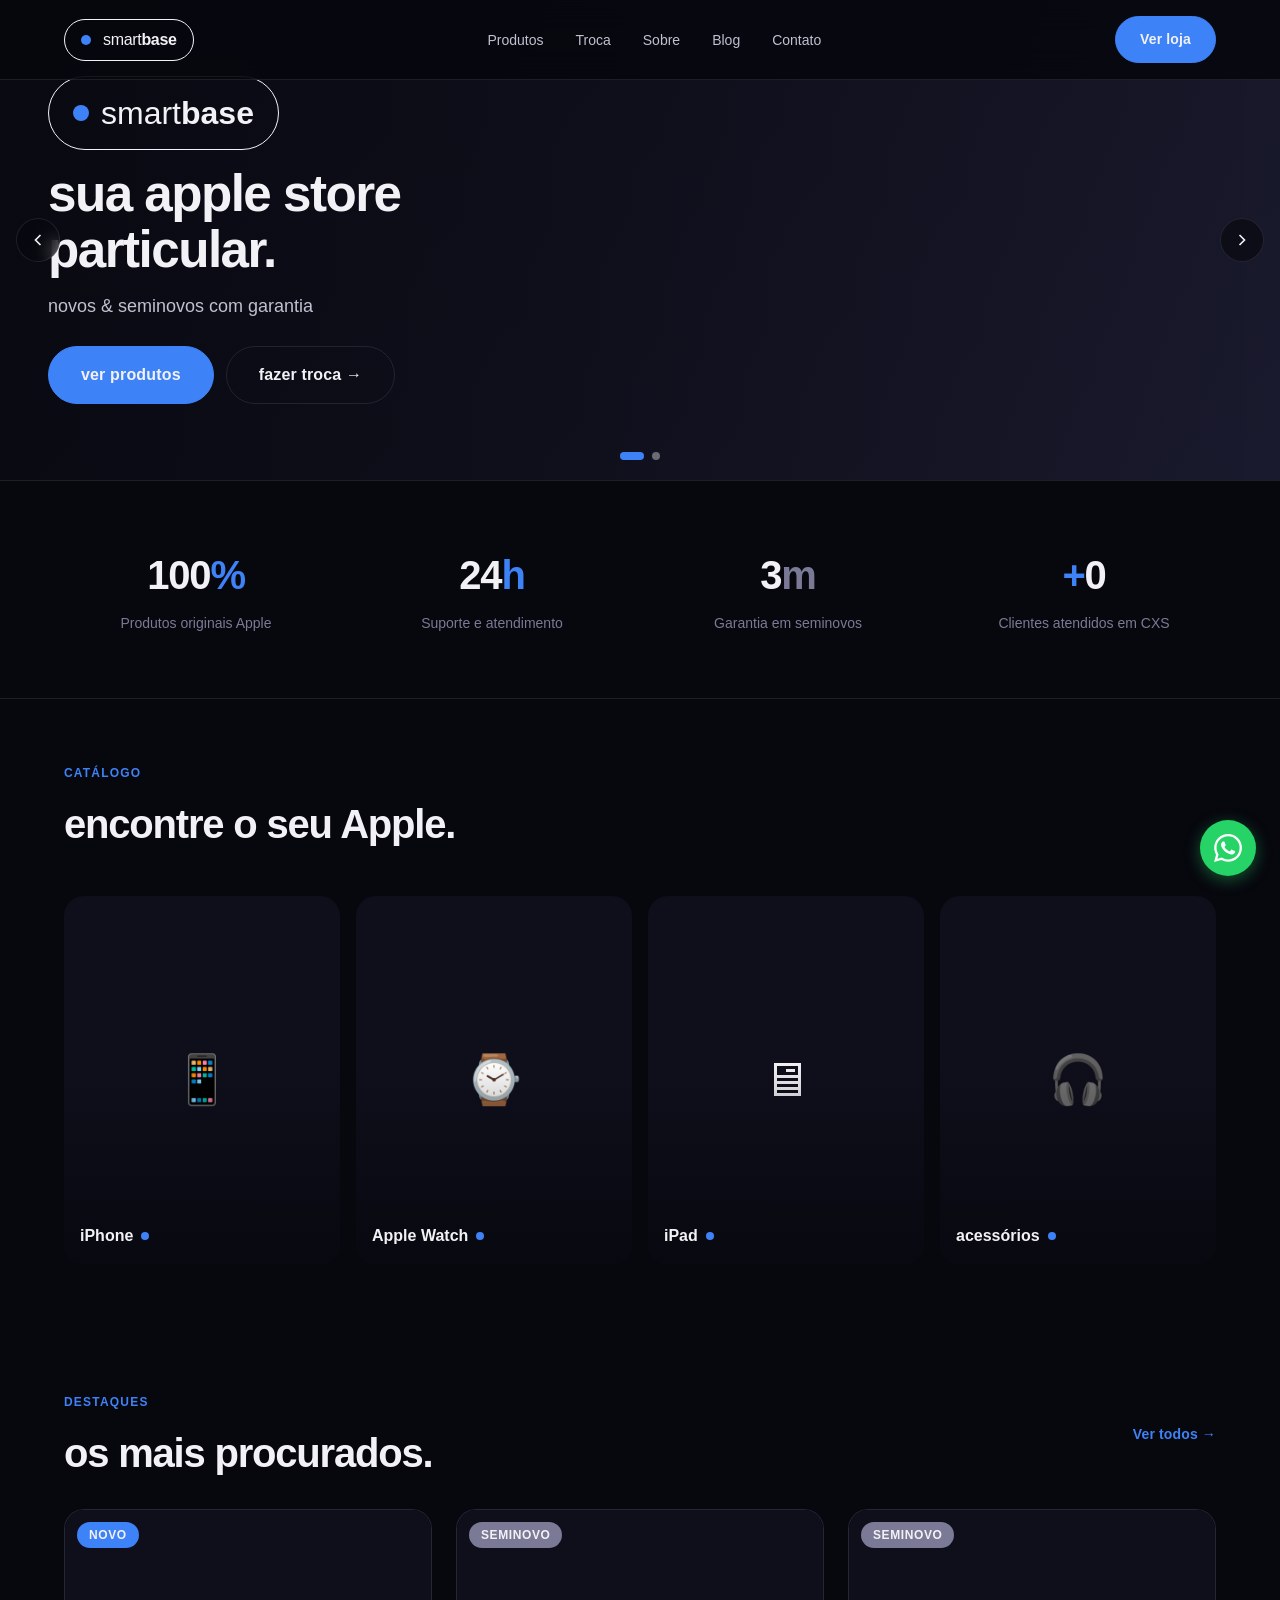
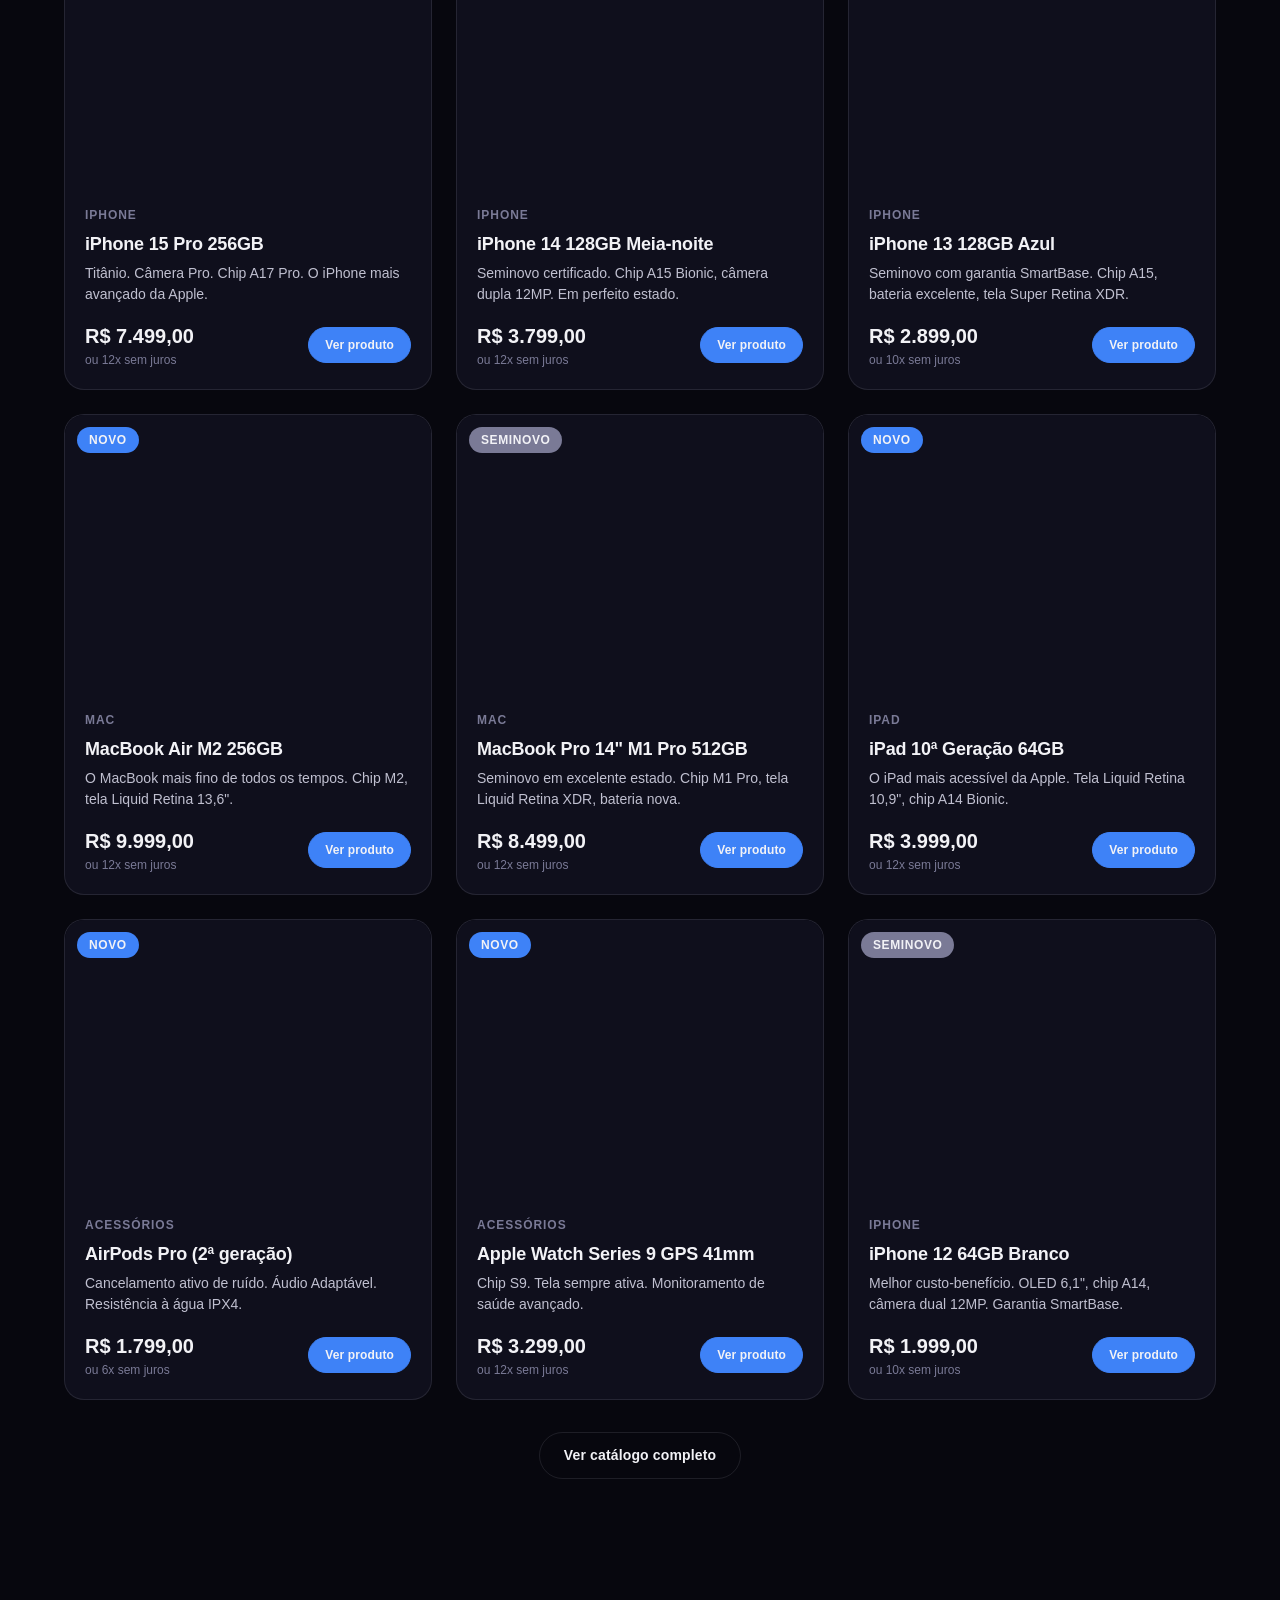
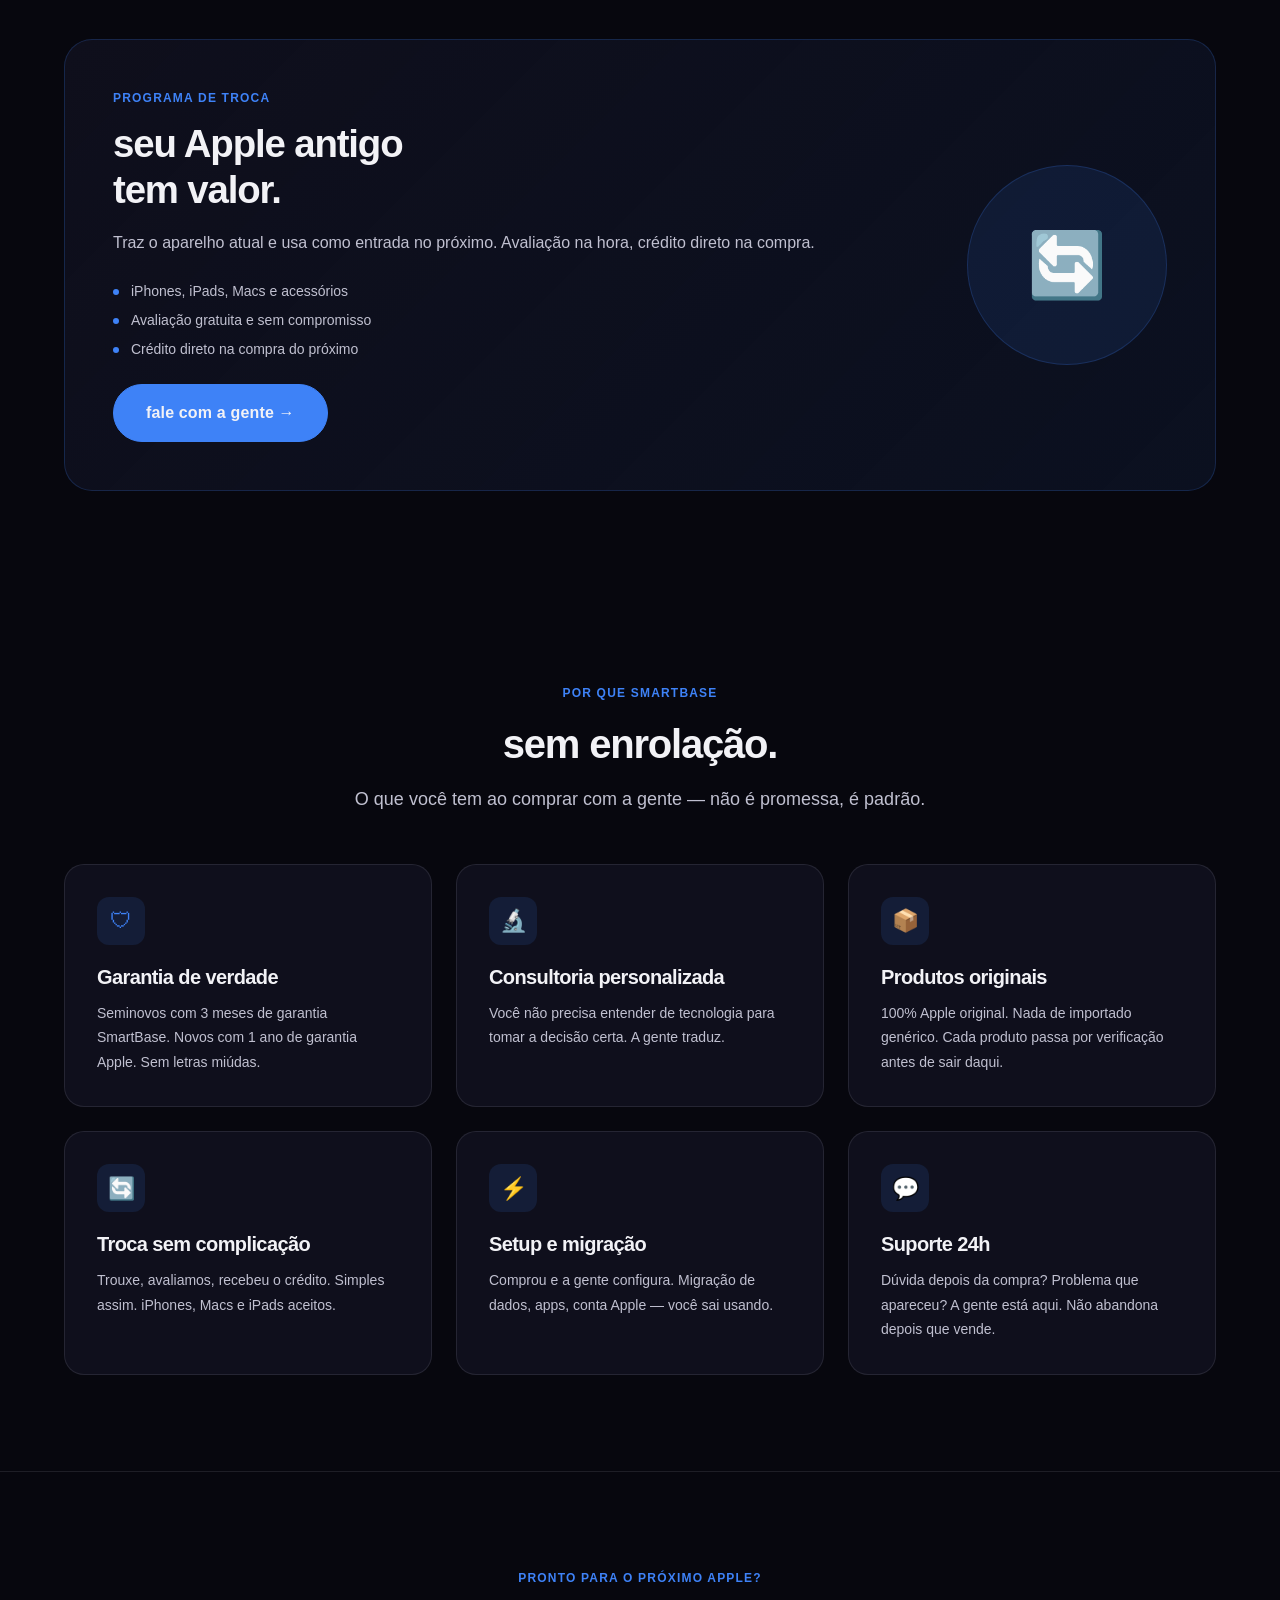
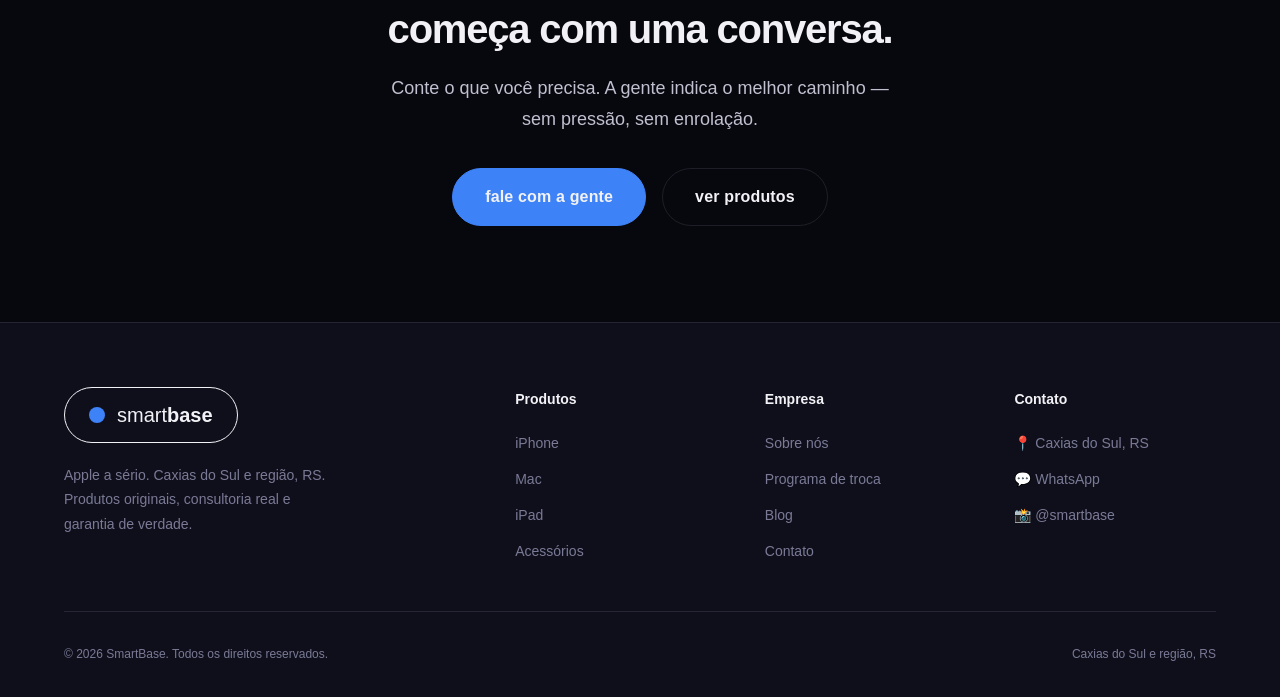
==== commit 608f2a9a: "feat(smartbase): banner carrossel e cards de categoria com foto https://claude.ai/code/session_01Wyd" ====
--- a/clientes/smartbase/site/index.html
+++ b/clientes/smartbase/site/index.html
@@ -78,56 +78,80 @@
   </nav>
 
   <main>
-    <!-- Hero -->
-    <section class="hero section--lg">
-      <div class="container">
-        <div class="hero-split">
-          <div class="hero__content" data-animate>
-            <span class="hero__eyebrow">Caxias do Sul e Região · RS</span>
-            <h1 class="hero__title">
-              feita pra quem<br>
-              leva a <span style="color: var(--color-signal)">Apple</span><br>
-              a sério.
-            </h1>
-            <p class="hero__subtitle">
-              iPhones, Macs e iPads — novos e seminovos — com
-              consultoria real, troca na hora e garantia de verdade.
-            </p>
-            <div class="hero__actions">
-              <a href="produtos.html" class="btn btn-primary btn-lg">Ver produtos</a>
-              <a href="#troca" class="btn btn-secondary btn-lg">Fazer troca →</a>
-            </div>
-            <div class="hero__location">
-              <span>📍</span>
-              <span>Caxias do Sul e região</span>
-            </div>
-          </div>
-
-          <div class="hero-split__visual" data-animate data-delay="2">
-            <div class="hero-split__glow" aria-hidden="true"></div>
-            <!-- Imagem de produto a ser inserida -->
-            <div style="
-              width: 100%;
-              max-width: 420px;
-              aspect-ratio: 3/4;
-              background-color: var(--color-surface);
-              border-radius: var(--radius-xl);
-              border: 1px solid var(--color-border);
-              display: flex;
-              align-items: center;
-              justify-content: center;
-              flex-direction: column;
-              gap: var(--space-4);
-            ">
-              <div class="logo-pill" style="font-size: var(--font-size-2xl);">
-                <span class="logo-pill__dot"></span>
-                <span><span class="wordmark-smart">smart</span><span class="wordmark-base">base</span></span>
-              </div>
-              <p class="text-label text-sm">[ foto de produto ]</p>
-            </div>
-          </div>
-        </div>
-      </div>
+    <!-- Banner Carrossel -->
+    <section class="hero-banner" id="hero-banner" aria-label="Banners principais">
+
+      <div class="hero-banner__track" id="banner-track">
+
+        <!-- SLIDE 1
+             → Troque o src abaixo pela foto real do banner desktop
+             → Para mobile, o Tray/site usa a mesma imagem (object-position ajusta o enquadramento)
+        -->
+        <div class="hero-banner__slide">
+          <img
+            src="images/banner-home-1.jpg"
+            alt="SmartBase — novos e seminovos com garantia"
+            class="hero-banner__img"
+            onerror="this.style.display='none'"
+          >
+          <!-- Placeholder enquanto não tem imagem -->
+          <div class="hero-banner__img" style="background: linear-gradient(135deg, #0F0F1C 0%, #1a1a2e 100%);"></div>
+          <div class="hero-banner__overlay"></div>
+          <div class="hero-banner__content">
+            <div class="hero-banner__logo logo-pill">
+              <span class="logo-pill__dot"></span>
+              <span><span class="wordmark-smart">smart</span><span class="wordmark-base">base</span></span>
+            </div>
+            <h1 class="hero-banner__title">sua apple store<br>particular.</h1>
+            <p class="hero-banner__sub">novos &amp; seminovos com garantia</p>
+            <div class="hero-banner__actions">
+              <a href="produtos.html" class="btn btn-primary btn-lg">ver produtos</a>
+              <a href="#troca" class="btn btn-secondary btn-lg">fazer troca →</a>
+            </div>
+          </div>
+        </div>
+
+        <!-- SLIDE 2
+             → Troque o src abaixo pela segunda foto do banner
+        -->
+        <div class="hero-banner__slide">
+          <img
+            src="images/banner-home-2.jpg"
+            alt="SmartBase — iPhones, Macs e iPads"
+            class="hero-banner__img"
+            onerror="this.style.display='none'"
+          >
+          <div class="hero-banner__img" style="background: linear-gradient(135deg, #0F0F1C 0%, #0d1b2a 100%);"></div>
+          <div class="hero-banner__overlay"></div>
+          <div class="hero-banner__content">
+            <div class="hero-banner__logo logo-pill">
+              <span class="logo-pill__dot"></span>
+              <span><span class="wordmark-smart">smart</span><span class="wordmark-base">base</span></span>
+            </div>
+            <h1 class="hero-banner__title">troque seu Apple<br>pelo próximo.</h1>
+            <p class="hero-banner__sub">avaliação gratuita · crédito direto na compra</p>
+            <div class="hero-banner__actions">
+              <a href="contato.html" class="btn btn-primary btn-lg">avaliar agora →</a>
+            </div>
+          </div>
+        </div>
+
+      </div>
+
+      <!-- Setas de navegação -->
+      <button class="hero-banner__prev" id="banner-prev" aria-label="Banner anterior">
+        <svg width="20" height="20" viewBox="0 0 24 24" fill="none" stroke="currentColor" stroke-width="2"><polyline points="15 18 9 12 15 6"/></svg>
+      </button>
+      <button class="hero-banner__next" id="banner-next" aria-label="Próximo banner">
+        <svg width="20" height="20" viewBox="0 0 24 24" fill="none" stroke="currentColor" stroke-width="2"><polyline points="9 18 15 12 9 6"/></svg>
+      </button>
+
+      <!-- Dots -->
+      <div class="hero-banner__dots" id="banner-dots" role="tablist" aria-label="Navegar entre banners">
+        <button class="hero-banner__dot is-active" role="tab" aria-label="Banner 1" data-index="0"></button>
+        <button class="hero-banner__dot" role="tab" aria-label="Banner 2" data-index="1"></button>
+      </div>
+
     </section>
 
     <!-- Stats -->
@@ -163,26 +187,51 @@
         </div>
 
         <div class="categories__grid">
+
+          <!-- → Troque o src por: images/banner-categoria-iphone.jpg -->
           <a href="produtos.html?cat=iphone" class="category-card" data-animate>
-            <div class="category-card__icon">📱</div>
-            <div class="category-card__name">iPhone</div>
-            <div class="category-card__count">novos e seminovos</div>
+            <img src="images/banner-cat-iphone.jpg" alt="iPhone" class="category-card__img" onerror="this.style.display='none'">
+            <div class="category-card__placeholder">📱</div>
+            <div class="category-card__overlay"></div>
+            <div class="category-card__label">
+              <span class="category-card__name">iPhone</span>
+              <span class="category-card__dot"></span>
+            </div>
           </a>
-          <a href="produtos.html?cat=mac" class="category-card" data-animate data-delay="1">
-            <div class="category-card__icon">💻</div>
-            <div class="category-card__name">Mac</div>
-            <div class="category-card__count">MacBook, iMac, Mac Mini</div>
+
+          <!-- → Troque o src por: images/banner-categoria-watch.jpg -->
+          <a href="produtos.html?cat=acessorios" class="category-card" data-animate data-delay="1">
+            <img src="images/banner-cat-watch.jpg" alt="Apple Watch" class="category-card__img" onerror="this.style.display='none'">
+            <div class="category-card__placeholder">⌚</div>
+            <div class="category-card__overlay"></div>
+            <div class="category-card__label">
+              <span class="category-card__name">Apple Watch</span>
+              <span class="category-card__dot"></span>
+            </div>
           </a>
+
+          <!-- → Troque o src por: images/banner-categoria-ipad.jpg -->
           <a href="produtos.html?cat=ipad" class="category-card" data-animate data-delay="2">
-            <div class="category-card__icon">🖥</div>
-            <div class="category-card__name">iPad</div>
-            <div class="category-card__count">todos os modelos</div>
+            <img src="images/banner-cat-ipad.jpg" alt="iPad" class="category-card__img" onerror="this.style.display='none'">
+            <div class="category-card__placeholder">🖥</div>
+            <div class="category-card__overlay"></div>
+            <div class="category-card__label">
+              <span class="category-card__name">iPad</span>
+              <span class="category-card__dot"></span>
+            </div>
           </a>
+
+          <!-- → Troque o src por: images/banner-categoria-acessorios.jpg -->
           <a href="produtos.html?cat=acessorios" class="category-card" data-animate data-delay="3">
-            <div class="category-card__icon">🎧</div>
-            <div class="category-card__name">Acessórios</div>
-            <div class="category-card__count">AirPods, Watch e mais</div>
+            <img src="images/banner-cat-acessorios.jpg" alt="Acessórios" class="category-card__img" onerror="this.style.display='none'">
+            <div class="category-card__placeholder">🎧</div>
+            <div class="category-card__overlay"></div>
+            <div class="category-card__label">
+              <span class="category-card__name">acessórios</span>
+              <span class="category-card__dot"></span>
+            </div>
           </a>
+
         </div>
       </div>
     </section>
--- a/clientes/smartbase/site/css/pages.css
+++ b/clientes/smartbase/site/css/pages.css
@@ -7,45 +7,171 @@
    HOME
    ============================================================ */
 
-/* Hero visual — imagem de produto à direita */
-.hero-split {
-  display: grid;
-  grid-template-columns: 1fr 1fr;
-  gap: var(--space-16);
-  align-items: center;
-}
-
-.hero-split__visual {
+/* ---- Banner carrossel ---- */
+.hero-banner {
   position: relative;
-  display: flex;
+  width: 100%;
+  overflow: hidden;
+  background: var(--color-surface);
+}
+
+.hero-banner__track {
+  display: flex;
+  transition: transform 0.6s cubic-bezier(0.4, 0, 0.2, 1);
+}
+
+.hero-banner__slide {
+  position: relative;
+  min-width: 100%;
+  aspect-ratio: 16/6;
+  overflow: hidden;
+  display: flex;
+  align-items: center;
+}
+
+@media (max-width: 768px) {
+  .hero-banner__slide {
+    aspect-ratio: 3/4;
+  }
+}
+
+/* Imagem de fundo do slide — troque o src para a foto real */
+.hero-banner__img {
+  position: absolute;
+  inset: 0;
+  width: 100%;
+  height: 100%;
+  object-fit: cover;
+  object-position: center;
+}
+
+/* Overlay escuro sobre a foto para texto ficar legível */
+.hero-banner__overlay {
+  position: absolute;
+  inset: 0;
+  background: linear-gradient(
+    to right,
+    rgba(7, 7, 14, 0.75) 0%,
+    rgba(7, 7, 14, 0.3) 60%,
+    transparent 100%
+  );
+}
+
+@media (max-width: 768px) {
+  .hero-banner__overlay {
+    background: linear-gradient(
+      to top,
+      rgba(7, 7, 14, 0.85) 0%,
+      rgba(7, 7, 14, 0.4) 60%,
+      transparent 100%
+    );
+  }
+}
+
+.hero-banner__content {
+  position: relative;
+  z-index: 1;
+  padding: var(--space-16) var(--space-12);
+  max-width: 560px;
+}
+
+@media (max-width: 768px) {
+  .hero-banner__content {
+    padding: var(--space-8);
+    max-width: 100%;
+    position: absolute;
+    bottom: 0;
+    left: 0;
+    right: 0;
+  }
+}
+
+.hero-banner__logo {
+  margin-bottom: var(--space-4);
+}
+
+.hero-banner__title {
+  font-size: clamp(var(--font-size-2xl), 4vw, var(--font-size-5xl));
+  font-weight: var(--font-weight-bold);
+  color: var(--color-white);
+  line-height: 1.1;
+  margin-bottom: var(--space-3);
+}
+
+.hero-banner__sub {
+  font-size: var(--font-size-lg);
+  color: var(--color-platinum);
+  margin-bottom: var(--space-6);
+}
+
+.hero-banner__actions {
+  display: flex;
+  gap: var(--space-3);
+  flex-wrap: wrap;
+}
+
+/* Navegação: setas */
+.hero-banner__prev,
+.hero-banner__next {
+  position: absolute;
+  top: 50%;
+  transform: translateY(-50%);
+  z-index: 2;
+  width: 44px;
+  height: 44px;
+  border-radius: 50%;
+  background: rgba(7, 7, 14, 0.6);
+  border: 1px solid var(--color-border);
+  color: var(--color-white);
+  display: flex;
+  align-items: center;
   justify-content: center;
-}
-
-.hero-split__img {
-  width: 100%;
-  max-width: 480px;
-  border-radius: var(--radius-xl);
-  object-fit: cover;
-  box-shadow: var(--shadow-lg);
-}
-
-.hero-split__glow {
+  cursor: pointer;
+  transition: background var(--transition-fast);
+  backdrop-filter: blur(8px);
+}
+
+.hero-banner__prev { left: var(--space-4); }
+.hero-banner__next { right: var(--space-4); }
+
+.hero-banner__prev:hover,
+.hero-banner__next:hover {
+  background: rgba(62, 130, 247, 0.4);
+}
+
+@media (max-width: 480px) {
+  .hero-banner__prev, .hero-banner__next { display: none; }
+}
+
+/* Dots de navegação */
+.hero-banner__dots {
   position: absolute;
-  inset: -40px;
-  background: radial-gradient(circle at center, rgba(62, 130, 247, 0.12) 0%, transparent 70%);
-  pointer-events: none;
-}
-
-@media (max-width: 900px) {
-  .hero-split {
-    grid-template-columns: 1fr;
-  }
-  .hero-split__visual {
-    display: none;
-  }
-}
-
-/* Categorias em destaque */
+  bottom: var(--space-5);
+  left: 50%;
+  transform: translateX(-50%);
+  z-index: 2;
+  display: flex;
+  gap: var(--space-2);
+}
+
+.hero-banner__dot {
+  width: 8px;
+  height: 8px;
+  border-radius: 50%;
+  background: rgba(242, 242, 246, 0.4);
+  border: none;
+  cursor: pointer;
+  transition: all var(--transition-fast);
+  padding: 0;
+}
+
+.hero-banner__dot.is-active {
+  background: var(--color-signal);
+  width: 24px;
+  border-radius: 4px;
+}
+
+/* ---- Categorias com foto ---- */
 .categories {
   padding-block: var(--space-16);
 }
@@ -57,35 +183,79 @@
 }
 
 .category-card {
-  background-color: var(--color-surface);
-  border: 1px solid var(--color-border);
+  position: relative;
   border-radius: var(--radius-lg);
-  padding: var(--space-6);
-  text-align: center;
-  transition: all var(--transition-normal);
+  overflow: hidden;
+  aspect-ratio: 3/4;
   cursor: pointer;
+  display: block;
+  transition: transform var(--transition-normal);
 }
 
 .category-card:hover {
-  border-color: rgba(62, 130, 247, 0.3);
   transform: translateY(-4px);
 }
 
-.category-card__icon {
-  font-size: 36px;
-  margin-bottom: var(--space-3);
+.category-card:hover .category-card__img {
+  transform: scale(1.05);
+}
+
+/* Imagem de fundo da categoria — troque o src para a foto real */
+.category-card__img {
+  position: absolute;
+  inset: 0;
+  width: 100%;
+  height: 100%;
+  object-fit: cover;
+  transition: transform 0.5s ease;
+}
+
+/* Placeholder para quando não há imagem */
+.category-card__placeholder {
+  position: absolute;
+  inset: 0;
+  background: var(--color-surface);
+  display: flex;
+  align-items: center;
+  justify-content: center;
+  font-size: 48px;
+}
+
+.category-card__overlay {
+  position: absolute;
+  inset: 0;
+  background: linear-gradient(to top, rgba(7,7,14,0.85) 0%, transparent 55%);
+}
+
+.category-card__label {
+  position: absolute;
+  bottom: 0;
+  left: 0;
+  right: 0;
+  padding: var(--space-4);
+  display: flex;
+  align-items: center;
+  gap: var(--space-2);
 }
 
 .category-card__name {
   font-size: var(--font-size-base);
   font-weight: var(--font-weight-semibold);
-  color: var(--color-text);
-  margin-bottom: var(--space-2);
+  color: var(--color-white);
+}
+
+.category-card__dot {
+  width: 8px;
+  height: 8px;
+  border-radius: 50%;
+  background: var(--color-signal);
+  flex-shrink: 0;
 }
 
 .category-card__count {
   font-size: var(--font-size-xs);
-  color: var(--color-text-label);
+  color: var(--color-silver);
+  margin-top: 2px;
 }
 
 @media (max-width: 768px) {
